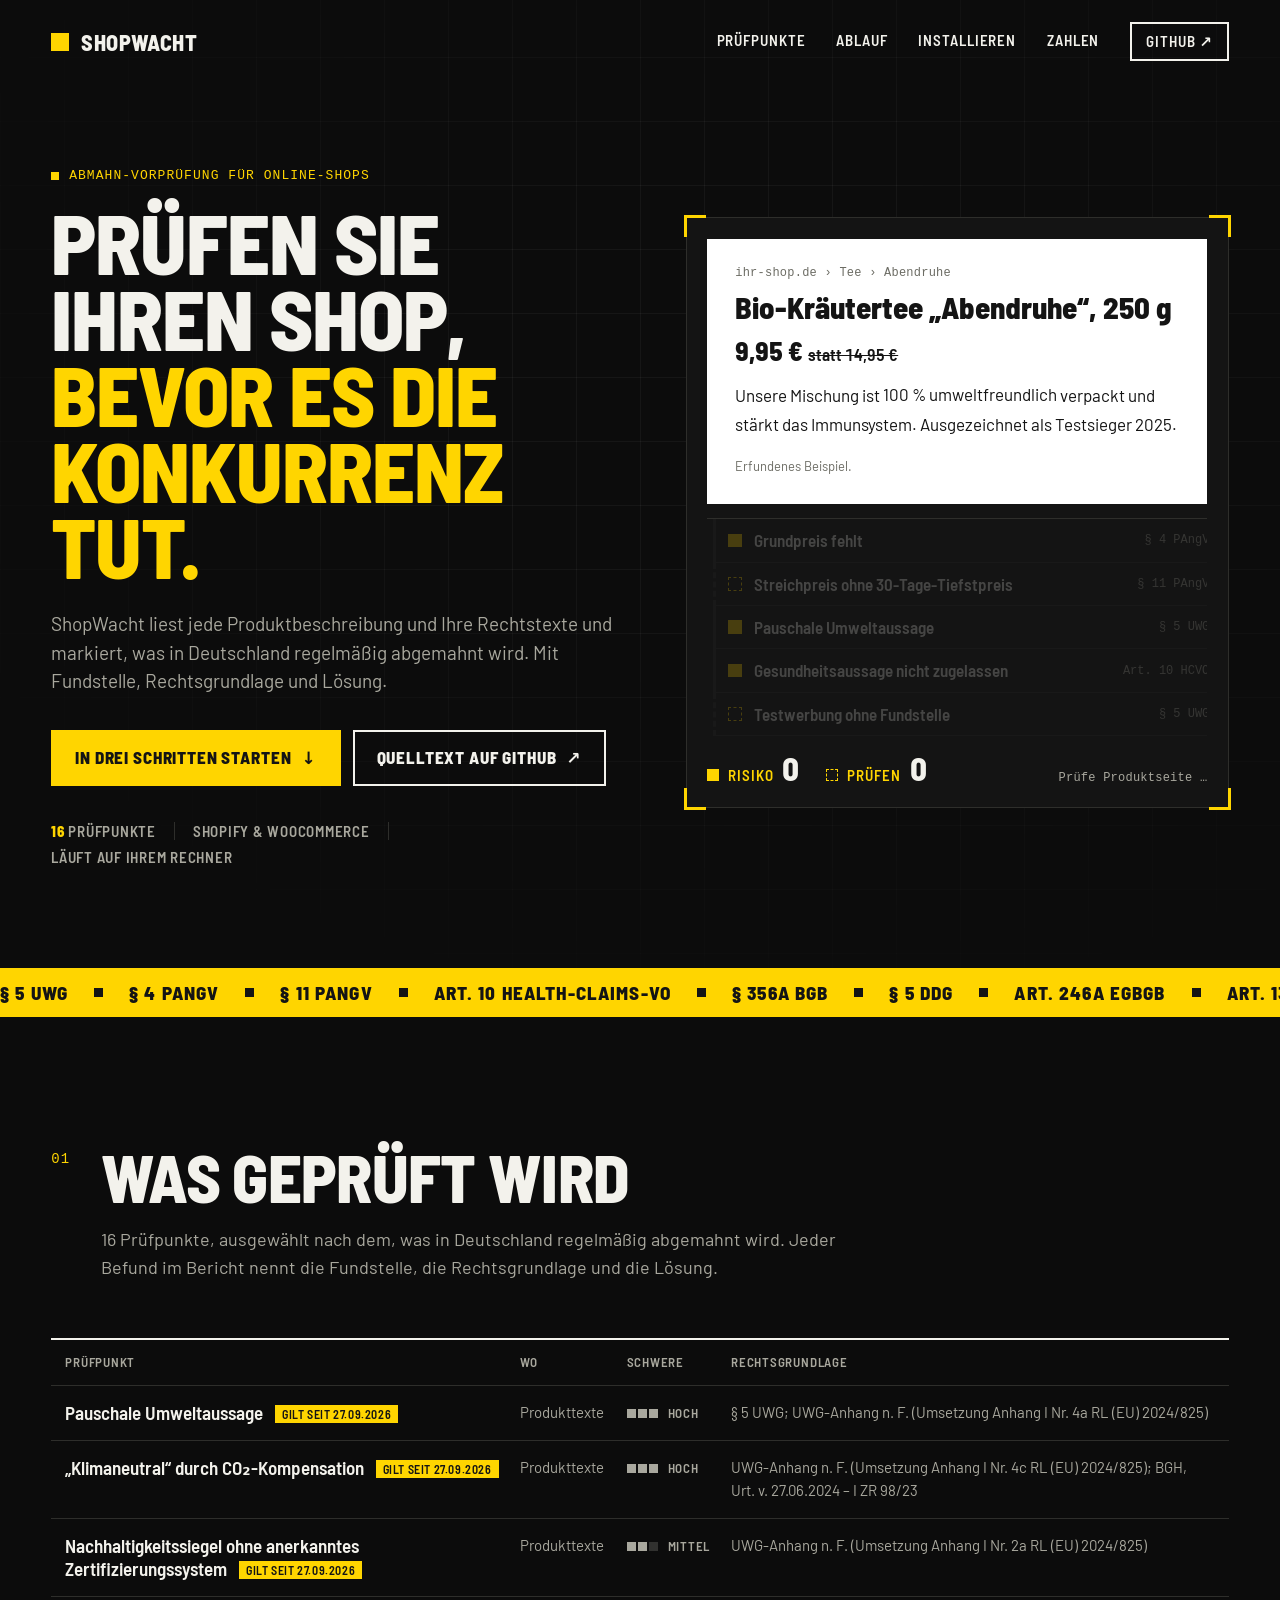
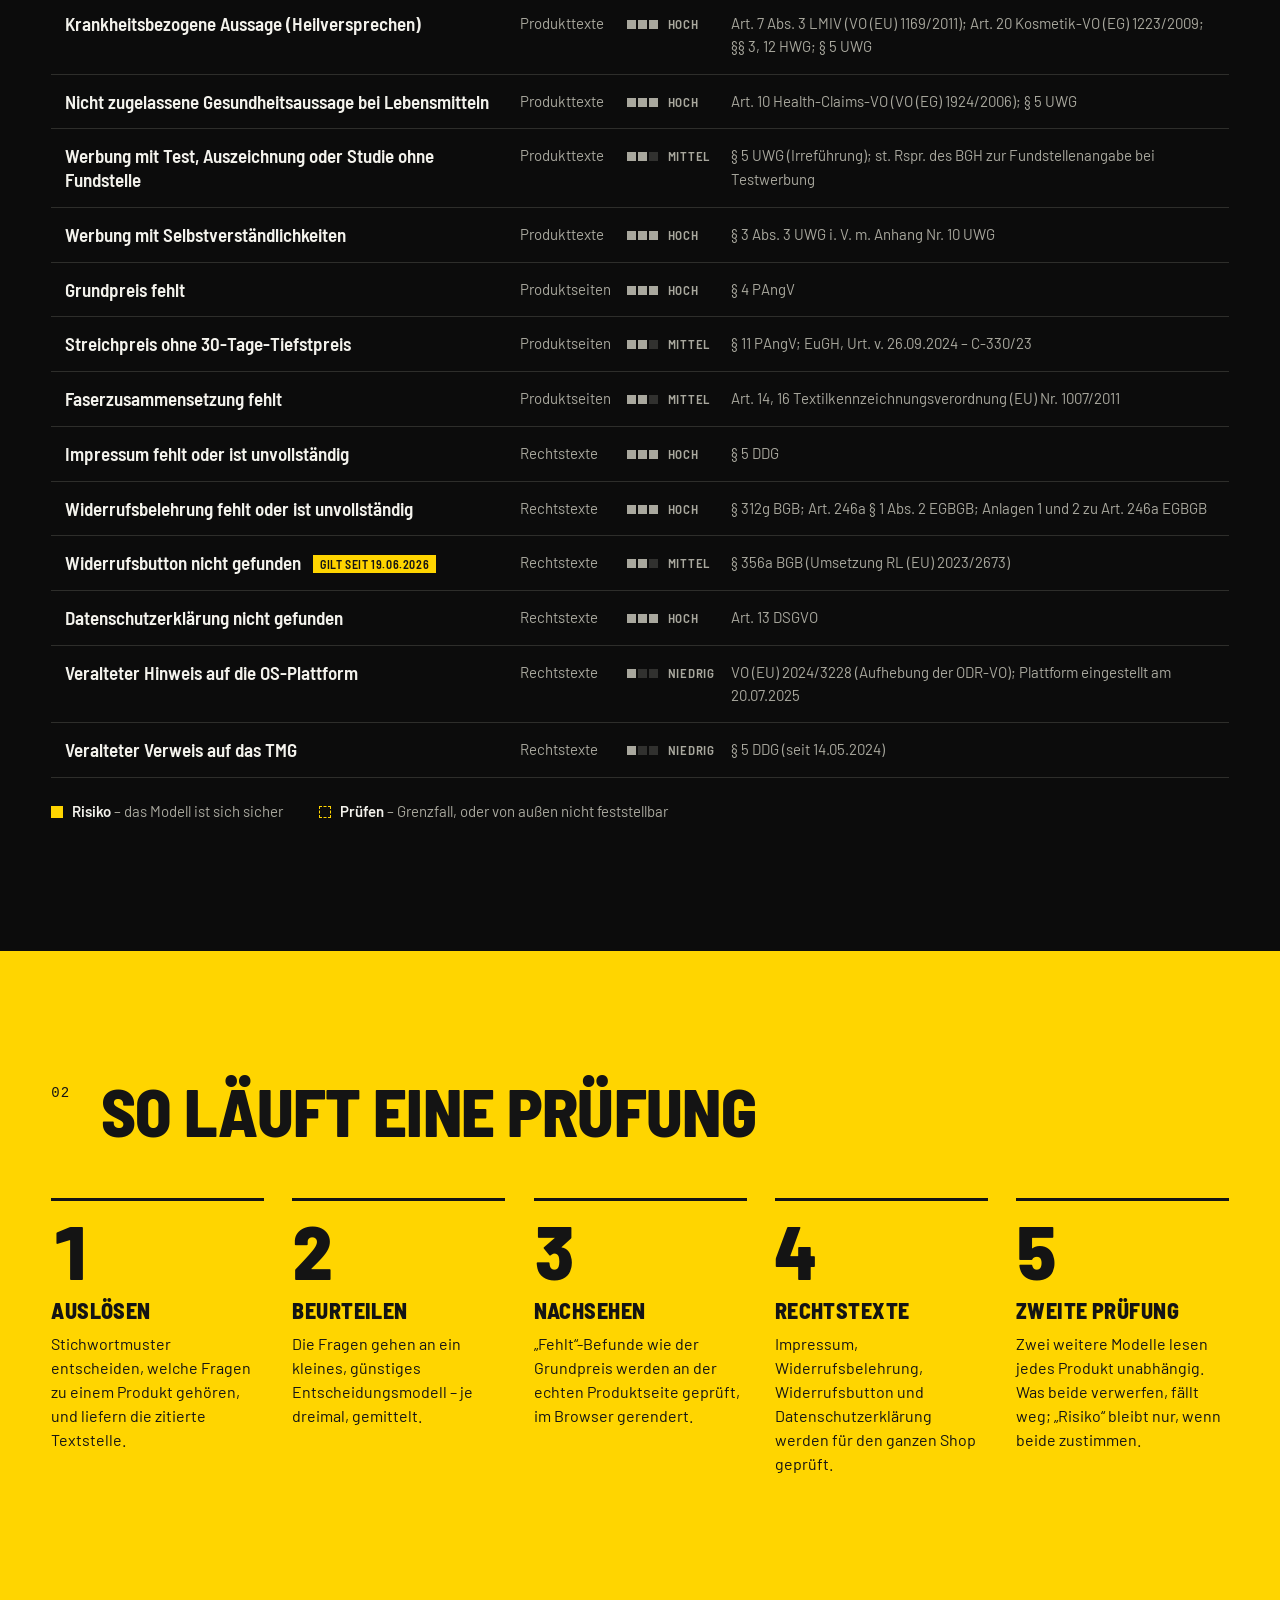
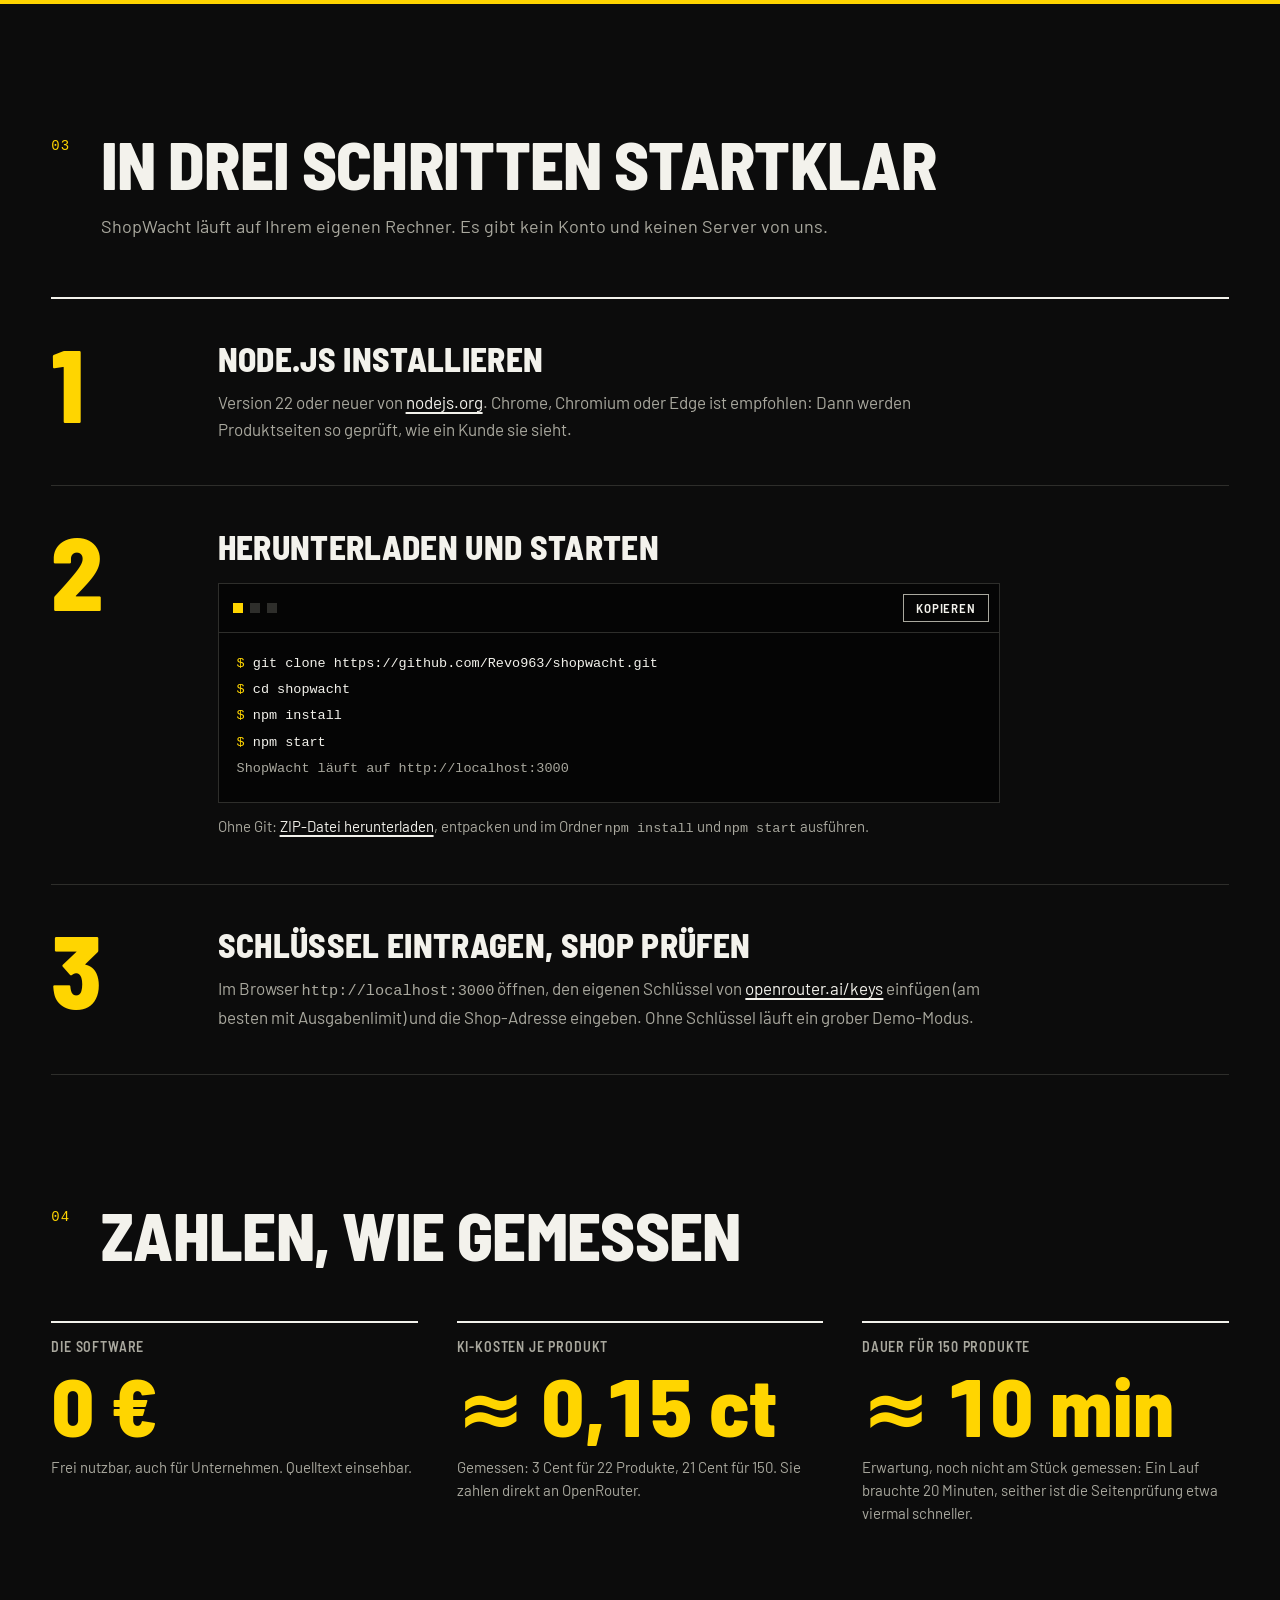
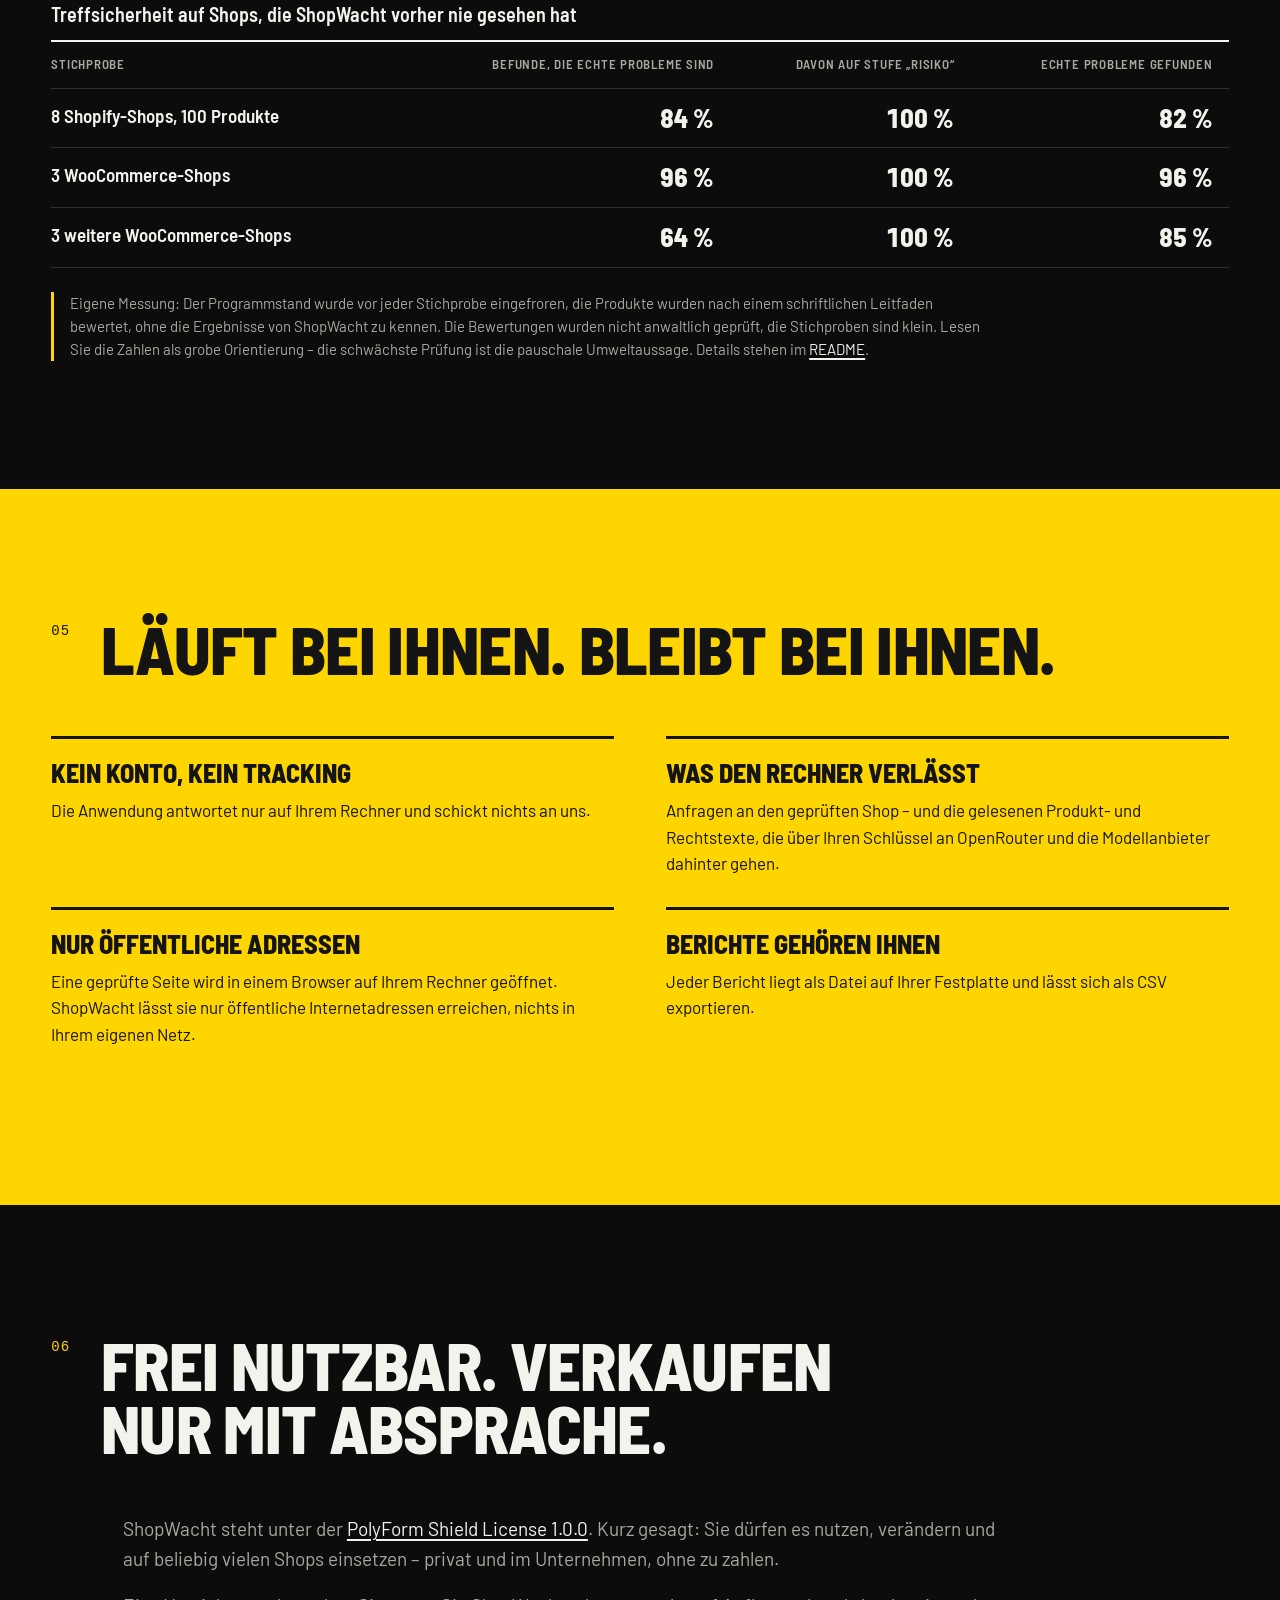
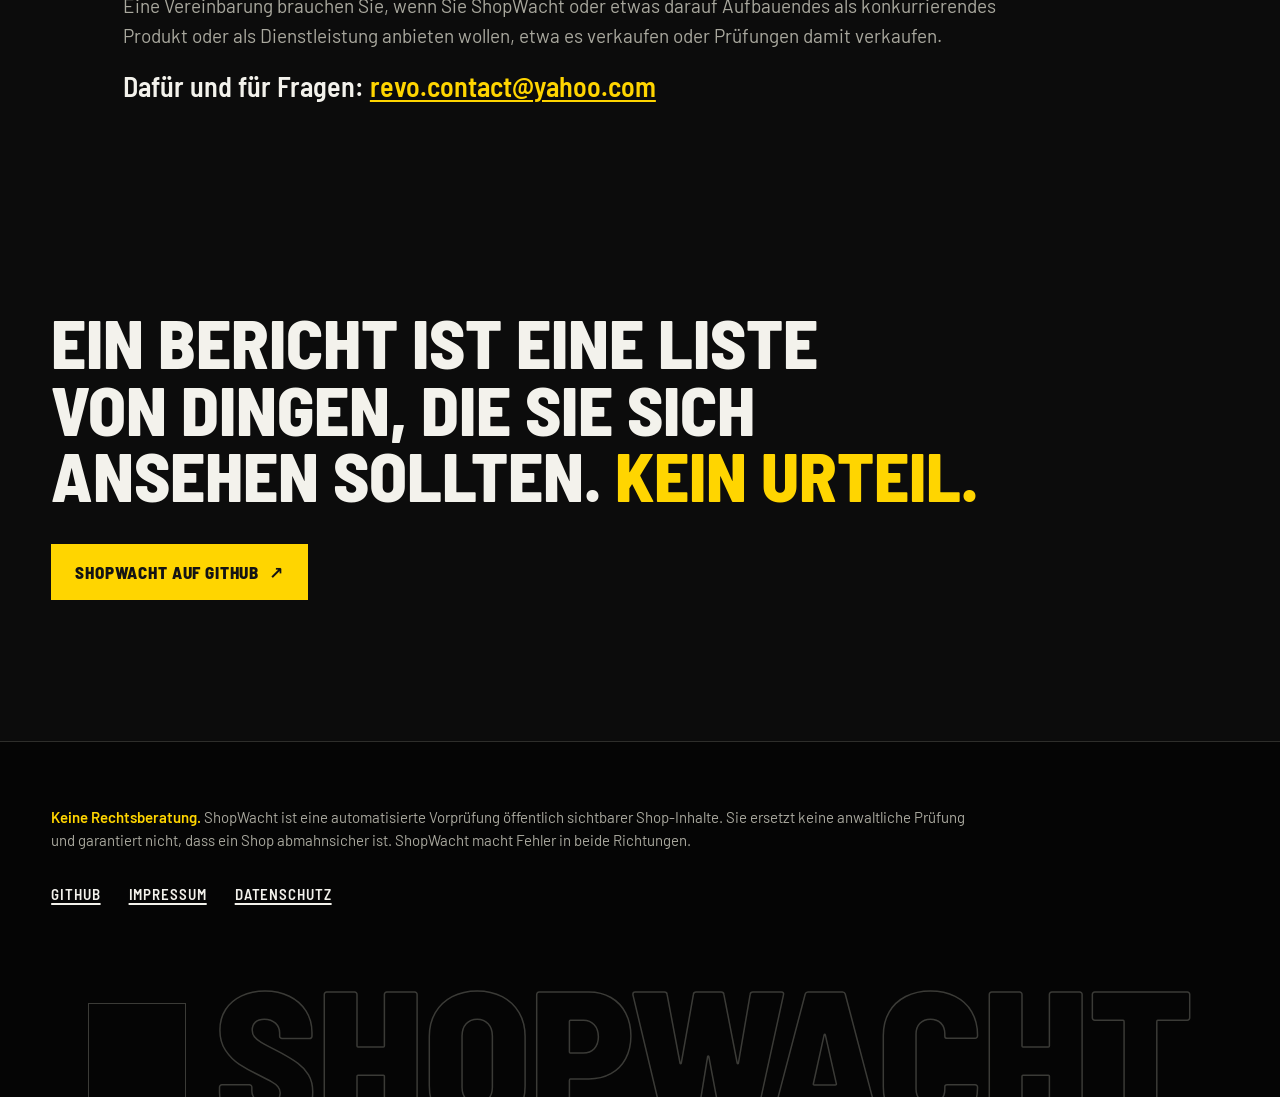
==== index.html @ 679a8f05 "Website shopwacht.de" ====
<!doctype html>
<html lang="de">
<head>
  <meta charset="utf-8">
  <meta name="viewport" content="width=device-width, initial-scale=1">
  <title>ShopWacht – Online-Shop auf Abmahnrisiken prüfen</title>
  <meta name="description" content="ShopWacht prüft Produkttexte und Rechtstexte deutscher Online-Shops auf typische Abmahnrisiken. Läuft auf dem eigenen Rechner, mit eigenem OpenRouter-Schlüssel. Quelltext auf GitHub.">
  <meta name="theme-color" content="#0c0c0c">
  <link rel="icon" href="favicon.svg" type="image/svg+xml">
  <link rel="preload" href="fonts/barlow-semicondensed-800.woff2" as="font" type="font/woff2" crossorigin>
  <link rel="preload" href="fonts/barlow-400.woff2" as="font" type="font/woff2" crossorigin>
  <link rel="stylesheet" href="style.css">
</head>
<body>
  <a class="skip" href="#inhalt">Zum Inhalt</a>

  <header class="masthead">
    <a class="wordmark" href="#" aria-label="ShopWacht – Startseite"><span class="wordmark__mark" aria-hidden="true"></span>ShopWacht</a>
    <nav class="masthead__nav" aria-label="Hauptnavigation">
      <a href="#pruefpunkte">Prüfpunkte</a>
      <a href="#ablauf">Ablauf</a>
      <a href="#start">Installieren</a>
      <a href="#zahlen">Zahlen</a>
      <a class="masthead__repo" href="https://github.com/Revo963/shopwacht" rel="noopener">GitHub <span aria-hidden="true">↗</span></a>
    </nav>
  </header>

  <main id="inhalt">
    <section class="hero">
      <div class="hero__copy">
        <p class="eyebrow">Abmahn-Vorprüfung für Online-Shops</p>
        <h1 class="hero__title">Prüfen Sie Ihren Shop, <span class="hero__title-mark">bevor es die Konkurrenz tut.</span></h1>
        <p class="hero__lede">ShopWacht liest jede Produktbeschreibung und Ihre Rechtstexte und markiert, was in Deutschland regelmäßig abgemahnt wird. Mit Fundstelle, Rechtsgrundlage und Lösung.</p>
        <div class="hero__actions">
          <a class="button button--primary" href="#start">In drei Schritten starten <span aria-hidden="true">↓</span></a>
          <a class="button" href="https://github.com/Revo963/shopwacht" rel="noopener">Quelltext auf GitHub <span aria-hidden="true">↗</span></a>
        </div>
        <ul class="hero__facts">
          <li><b>16</b> Prüfpunkte</li>
          <li>Shopify <span aria-hidden="true">&amp;</span> WooCommerce</li>
          <li>läuft auf Ihrem Rechner</li>
        </ul>
      </div>

      <div class="scanner" data-scanner aria-label="Beispiel: So markiert ShopWacht eine Produktseite">
        <div class="scanner__frame">
          <span class="scanner__corner scanner__corner--tl" aria-hidden="true"></span>
          <span class="scanner__corner scanner__corner--tr" aria-hidden="true"></span>
          <span class="scanner__corner scanner__corner--bl" aria-hidden="true"></span>
          <span class="scanner__corner scanner__corner--br" aria-hidden="true"></span>

          <div class="listing" data-listing>
            <div class="scanner__beam" data-beam aria-hidden="true"></div>
            <p class="listing__shop">ihr-shop.de › Tee › Abendruhe</p>
            <h2 class="listing__title">Bio-Kräutertee „Abendruhe“, 250&nbsp;g</h2>
            <p class="listing__price"><span class="hit" data-hit="grundpreis">9,95 €</span> <span class="hit hit--soft" data-hit="streichpreis"><s>statt 14,95 €</s></span></p>
            <p class="listing__text">Unsere Mischung ist <span class="hit" data-hit="umwelt">100 % umweltfreundlich</span> verpackt und <span class="hit" data-hit="gesundheit">stärkt das Immunsystem</span>. Ausgezeichnet als <span class="hit hit--soft" data-hit="test">Testsieger 2025</span>.</p>
            <p class="listing__note">Erfundenes Beispiel.</p>
          </div>

          <ol class="findings" aria-label="Befunde im Beispiel">
            <li class="finding" data-finding="grundpreis"><span class="mark mark--risiko" aria-hidden="true"></span><span class="finding__title">Grundpreis fehlt</span><span class="finding__law">§ 4 PAngV</span></li>
            <li class="finding finding--soft" data-finding="streichpreis"><span class="mark mark--pruefen" aria-hidden="true"></span><span class="finding__title">Streichpreis ohne 30-Tage-Tiefstpreis</span><span class="finding__law">§ 11 PAngV</span></li>
            <li class="finding" data-finding="umwelt"><span class="mark mark--risiko" aria-hidden="true"></span><span class="finding__title">Pauschale Umweltaussage</span><span class="finding__law">§ 5 UWG</span></li>
            <li class="finding" data-finding="gesundheit"><span class="mark mark--risiko" aria-hidden="true"></span><span class="finding__title">Gesundheitsaussage nicht zugelassen</span><span class="finding__law">Art. 10 HCVO</span></li>
            <li class="finding finding--soft" data-finding="test"><span class="mark mark--pruefen" aria-hidden="true"></span><span class="finding__title">Testwerbung ohne Fundstelle</span><span class="finding__law">§ 5 UWG</span></li>
          </ol>

          <div class="tally" aria-live="off">
            <p class="tally__cell"><span class="mark mark--risiko" aria-hidden="true"></span>Risiko <b data-count="risiko">3</b></p>
            <p class="tally__cell"><span class="mark mark--pruefen" aria-hidden="true"></span>Prüfen <b data-count="pruefen">2</b></p>
            <p class="tally__status" data-status>5 Befunde in einem Produkt</p>
          </div>
        </div>
      </div>
    </section>

    <div class="ticker" aria-hidden="true">
      <div class="ticker__track">
        <span>§ 5 UWG</span><span>§ 4 PAngV</span><span>§ 11 PAngV</span><span>Art. 10 Health-Claims-VO</span><span>§ 356a BGB</span><span>§ 5 DDG</span><span>Art. 246a EGBGB</span><span>Art. 13 DSGVO</span><span>Textilkennzeichnungs-VO</span><span>§ 3 HWG</span><span>EuGH C-330/23</span>
        <span>§ 5 UWG</span><span>§ 4 PAngV</span><span>§ 11 PAngV</span><span>Art. 10 Health-Claims-VO</span><span>§ 356a BGB</span><span>§ 5 DDG</span><span>Art. 246a EGBGB</span><span>Art. 13 DSGVO</span><span>Textilkennzeichnungs-VO</span><span>§ 3 HWG</span><span>EuGH C-330/23</span>
      </div>
    </div>

    <section class="section" id="pruefpunkte">
      <header class="section__head reveal">
        <p class="section__no">01</p>
        <h2 class="section__title">Was geprüft wird</h2>
        <p class="section__lede">16 Prüfpunkte, ausgewählt nach dem, was in Deutschland regelmäßig abgemahnt wird. Jeder Befund im Bericht nennt die Fundstelle, die Rechtsgrundlage und die Lösung.</p>
      </header>
      <div class="table-wrap reveal">
        <table class="catalogue">
          <thead>
            <tr><th scope="col">Prüfpunkt</th><th scope="col">Wo</th><th scope="col">Schwere</th><th scope="col">Rechtsgrundlage</th></tr>
          </thead>
          <tbody>
            <tr><th scope="row">Pauschale Umweltaussage <span class="tag">gilt seit 27.09.2026</span></th><td>Produkttexte</td><td><span class="severity severity--3">hoch</span></td><td>§ 5 UWG; UWG-Anhang n. F. (Umsetzung Anhang I Nr. 4a RL (EU) 2024/825)</td></tr>
            <tr><th scope="row">„Klimaneutral“ durch CO₂-Kompensation <span class="tag">gilt seit 27.09.2026</span></th><td>Produkttexte</td><td><span class="severity severity--3">hoch</span></td><td>UWG-Anhang n. F. (Umsetzung Anhang I Nr. 4c RL (EU) 2024/825); BGH, Urt. v. 27.06.2024 – I ZR 98/23</td></tr>
            <tr><th scope="row">Nachhaltigkeitssiegel ohne anerkanntes Zertifizierungssystem <span class="tag">gilt seit 27.09.2026</span></th><td>Produkttexte</td><td><span class="severity severity--2">mittel</span></td><td>UWG-Anhang n. F. (Umsetzung Anhang I Nr. 2a RL (EU) 2024/825)</td></tr>
            <tr><th scope="row">Krankheitsbezogene Aussage (Heilversprechen)</th><td>Produkttexte</td><td><span class="severity severity--3">hoch</span></td><td>Art. 7 Abs. 3 LMIV (VO (EU) 1169/2011); Art. 20 Kosmetik-VO (EG) 1223/2009; §§ 3, 12 HWG; § 5 UWG</td></tr>
            <tr><th scope="row">Nicht zugelassene Gesundheitsaussage bei Lebensmitteln</th><td>Produkttexte</td><td><span class="severity severity--3">hoch</span></td><td>Art. 10 Health-Claims-VO (VO (EG) 1924/2006); § 5 UWG</td></tr>
            <tr><th scope="row">Werbung mit Test, Auszeichnung oder Studie ohne Fundstelle</th><td>Produkttexte</td><td><span class="severity severity--2">mittel</span></td><td>§ 5 UWG (Irreführung); st. Rspr. des BGH zur Fundstellenangabe bei Testwerbung</td></tr>
            <tr><th scope="row">Werbung mit Selbstverständlichkeiten</th><td>Produkttexte</td><td><span class="severity severity--3">hoch</span></td><td>§ 3 Abs. 3 UWG i. V. m. Anhang Nr. 10 UWG</td></tr>
            <tr><th scope="row">Grundpreis fehlt</th><td>Produktseiten</td><td><span class="severity severity--3">hoch</span></td><td>§ 4 PAngV</td></tr>
            <tr><th scope="row">Streichpreis ohne 30-Tage-Tiefstpreis</th><td>Produktseiten</td><td><span class="severity severity--2">mittel</span></td><td>§ 11 PAngV; EuGH, Urt. v. 26.09.2024 – C-330/23</td></tr>
            <tr><th scope="row">Faserzusammensetzung fehlt</th><td>Produktseiten</td><td><span class="severity severity--2">mittel</span></td><td>Art. 14, 16 Textilkennzeichnungsverordnung (EU) Nr. 1007/2011</td></tr>
            <tr><th scope="row">Impressum fehlt oder ist unvollständig</th><td>Rechtstexte</td><td><span class="severity severity--3">hoch</span></td><td>§ 5 DDG</td></tr>
            <tr><th scope="row">Widerrufsbelehrung fehlt oder ist unvollständig</th><td>Rechtstexte</td><td><span class="severity severity--3">hoch</span></td><td>§ 312g BGB; Art. 246a § 1 Abs. 2 EGBGB; Anlagen 1 und 2 zu Art. 246a EGBGB</td></tr>
            <tr><th scope="row">Widerrufsbutton nicht gefunden <span class="tag">gilt seit 19.06.2026</span></th><td>Rechtstexte</td><td><span class="severity severity--2">mittel</span></td><td>§ 356a BGB (Umsetzung RL (EU) 2023/2673)</td></tr>
            <tr><th scope="row">Datenschutzerklärung nicht gefunden</th><td>Rechtstexte</td><td><span class="severity severity--3">hoch</span></td><td>Art. 13 DSGVO</td></tr>
            <tr><th scope="row">Veralteter Hinweis auf die OS-Plattform</th><td>Rechtstexte</td><td><span class="severity severity--1">niedrig</span></td><td>VO (EU) 2024/3228 (Aufhebung der ODR-VO); Plattform eingestellt am 20.07.2025</td></tr>
            <tr><th scope="row">Veralteter Verweis auf das TMG</th><td>Rechtstexte</td><td><span class="severity severity--1">niedrig</span></td><td>§ 5 DDG (seit 14.05.2024)</td></tr>
          </tbody>
        </table>
      </div>
      <p class="legend reveal"><span><span class="mark mark--risiko" aria-hidden="true"></span><b>Risiko</b> – das Modell ist sich sicher</span><span><span class="mark mark--pruefen" aria-hidden="true"></span><b>Prüfen</b> – Grenzfall, oder von außen nicht feststellbar</span></p>
    </section>

    <section class="section section--field" id="ablauf">
      <header class="section__head reveal">
        <p class="section__no">02</p>
        <h2 class="section__title">So läuft eine Prüfung</h2>
      </header>
      <ol class="steps">
        <li class="step reveal"><span class="step__no">1</span><h3>Auslösen</h3><p>Stichwortmuster entscheiden, welche Fragen zu einem Produkt gehören, und liefern die zitierte Textstelle.</p></li>
        <li class="step reveal"><span class="step__no">2</span><h3>Beurteilen</h3><p>Die Fragen gehen an ein kleines, günstiges Entscheidungsmodell – je dreimal, gemittelt.</p></li>
        <li class="step reveal"><span class="step__no">3</span><h3>Nachsehen</h3><p>„Fehlt“-Befunde wie der Grundpreis werden an der echten Produktseite geprüft, im Browser gerendert.</p></li>
        <li class="step reveal"><span class="step__no">4</span><h3>Rechtstexte</h3><p>Impressum, Widerrufsbelehrung, Widerrufsbutton und Datenschutzerklärung werden für den ganzen Shop geprüft.</p></li>
        <li class="step reveal"><span class="step__no">5</span><h3>Zweite Prüfung</h3><p>Zwei weitere Modelle lesen jedes Produkt unabhängig. Was beide verwerfen, fällt weg; „Risiko“ bleibt nur, wenn beide zustimmen.</p></li>
      </ol>
    </section>

    <section class="section" id="start">
      <header class="section__head reveal">
        <p class="section__no">03</p>
        <h2 class="section__title">In drei Schritten startklar</h2>
        <p class="section__lede">ShopWacht läuft auf Ihrem eigenen Rechner. Es gibt kein Konto und keinen Server von uns.</p>
      </header>
      <ol class="install">
        <li class="install__step reveal">
          <span class="install__no">1</span>
          <div>
            <h3>Node.js installieren</h3>
            <p>Version 22 oder neuer von <a href="https://nodejs.org" rel="noopener">nodejs.org</a>. Chrome, Chromium oder Edge ist empfohlen: Dann werden Produktseiten so geprüft, wie ein Kunde sie sieht.</p>
          </div>
        </li>
        <li class="install__step reveal">
          <span class="install__no">2</span>
          <div>
            <h3>Herunterladen und starten</h3>
            <div class="terminal">
              <div class="terminal__bar"><span></span><span></span><span></span><button class="terminal__copy" type="button" data-copy="git clone https://github.com/Revo963/shopwacht.git&#10;cd shopwacht&#10;npm install&#10;npm start">Kopieren</button></div>
              <pre><code><span class="prompt">$</span> git clone https://github.com/Revo963/shopwacht.git
<span class="prompt">$</span> cd shopwacht
<span class="prompt">$</span> npm install
<span class="prompt">$</span> npm start
<span class="out">ShopWacht läuft auf http://localhost:3000</span></code></pre>
            </div>
            <p class="install__alt">Ohne Git: <a href="https://github.com/Revo963/shopwacht/archive/refs/heads/main.zip" rel="noopener">ZIP-Datei herunterladen</a>, entpacken und im Ordner <code>npm install</code> und <code>npm start</code> ausführen.</p>
          </div>
        </li>
        <li class="install__step reveal">
          <span class="install__no">3</span>
          <div>
            <h3>Schlüssel eintragen, Shop prüfen</h3>
            <p>Im Browser <code>http://localhost:3000</code> öffnen, den eigenen Schlüssel von <a href="https://openrouter.ai/keys" rel="noopener">openrouter.ai/keys</a> einfügen (am besten mit Ausgabenlimit) und die Shop-Adresse eingeben. Ohne Schlüssel läuft ein grober Demo-Modus.</p>
          </div>
        </li>
      </ol>
    </section>

    <section class="section section--tight" id="zahlen">
      <header class="section__head reveal">
        <p class="section__no">04</p>
        <h2 class="section__title">Zahlen, wie gemessen</h2>
      </header>
      <dl class="figures">
        <div class="figure reveal"><dt>Die Software</dt><dd class="figure__value">0 €</dd><dd class="figure__note">Frei nutzbar, auch für Unternehmen. Quelltext einsehbar.</dd></div>
        <div class="figure reveal"><dt>KI-Kosten je Produkt</dt><dd class="figure__value">≈ 0,15 ct</dd><dd class="figure__note">Gemessen: 3 Cent für 22 Produkte, 21 Cent für 150. Sie zahlen direkt an OpenRouter.</dd></div>
        <div class="figure reveal"><dt>Dauer für 150 Produkte</dt><dd class="figure__value">≈ 10 min</dd><dd class="figure__note">Erwartung, noch nicht am Stück gemessen: Ein Lauf brauchte 20 Minuten, seither ist die Seitenprüfung etwa viermal schneller.</dd></div>
      </dl>

      <div class="table-wrap reveal">
        <table class="accuracy">
          <caption>Treffsicherheit auf Shops, die ShopWacht vorher nie gesehen hat</caption>
          <thead>
            <tr><th scope="col">Stichprobe</th><th scope="col">Befunde, die echte Probleme sind</th><th scope="col">davon auf Stufe „Risiko“</th><th scope="col">Echte Probleme gefunden</th></tr>
          </thead>
          <tbody>
            <tr><th scope="row">8 Shopify-Shops, 100 Produkte</th><td>84 %</td><td>100 %</td><td>82 %</td></tr>
            <tr><th scope="row">3 WooCommerce-Shops</th><td>96 %</td><td>100 %</td><td>96 %</td></tr>
            <tr><th scope="row">3 weitere WooCommerce-Shops</th><td>64 %</td><td>100 %</td><td>85 %</td></tr>
          </tbody>
        </table>
      </div>
      <p class="caveat reveal">Eigene Messung: Der Programmstand wurde vor jeder Stichprobe eingefroren, die Produkte wurden nach einem schriftlichen Leitfaden bewertet, ohne die Ergebnisse von ShopWacht zu kennen. Die Bewertungen wurden nicht anwaltlich geprüft, die Stichproben sind klein. Lesen Sie die Zahlen als grobe Orientierung – die schwächste Prüfung ist die pauschale Umweltaussage. Details stehen im <a href="https://github.com/Revo963/shopwacht#how-good-is-it" rel="noopener">README</a>.</p>
    </section>

    <section class="section section--field" id="daten">
      <header class="section__head reveal">
        <p class="section__no">05</p>
        <h2 class="section__title">Läuft bei Ihnen. Bleibt bei Ihnen.</h2>
      </header>
      <ul class="pledges">
        <li class="reveal"><h3>Kein Konto, kein Tracking</h3><p>Die Anwendung antwortet nur auf Ihrem Rechner und schickt nichts an uns.</p></li>
        <li class="reveal"><h3>Was den Rechner verlässt</h3><p>Anfragen an den geprüften Shop – und die gelesenen Produkt- und Rechtstexte, die über Ihren Schlüssel an OpenRouter und die Modellanbieter dahinter gehen.</p></li>
        <li class="reveal"><h3>Nur öffentliche Adressen</h3><p>Eine geprüfte Seite wird in einem Browser auf Ihrem Rechner geöffnet. ShopWacht lässt sie nur öffentliche Internetadressen erreichen, nichts in Ihrem eigenen Netz.</p></li>
        <li class="reveal"><h3>Berichte gehören Ihnen</h3><p>Jeder Bericht liegt als Datei auf Ihrer Festplatte und lässt sich als CSV exportieren.</p></li>
      </ul>
    </section>

    <section class="section" id="lizenz">
      <header class="section__head reveal">
        <p class="section__no">06</p>
        <h2 class="section__title">Frei nutzbar. Verkaufen nur mit Absprache.</h2>
      </header>
      <div class="licence reveal">
        <p>ShopWacht steht unter der <a href="https://github.com/Revo963/shopwacht/blob/main/LICENSE" rel="noopener">PolyForm Shield License 1.0.0</a>. Kurz gesagt: Sie dürfen es nutzen, verändern und auf beliebig vielen Shops einsetzen – privat und im Unternehmen, ohne zu zahlen.</p>
        <p>Eine Vereinbarung brauchen Sie, wenn Sie ShopWacht oder etwas darauf Aufbauendes als konkurrierendes Produkt oder als Dienstleistung anbieten wollen, etwa es verkaufen oder Prüfungen damit verkaufen.</p>
        <p class="licence__contact">Dafür und für Fragen: <a href="mailto:revo.contact@yahoo.com">revo.contact@yahoo.com</a></p>
      </div>
    </section>

    <section class="closing">
      <p class="closing__line reveal">Ein Bericht ist eine Liste von Dingen, die Sie sich ansehen sollten. <span>Kein Urteil.</span></p>
      <a class="button button--primary reveal" href="https://github.com/Revo963/shopwacht" rel="noopener">ShopWacht auf GitHub <span aria-hidden="true">↗</span></a>
    </section>
  </main>

  <footer class="footer">
    <div class="footer__inner">
    <p class="footer__disclaimer"><strong>Keine Rechtsberatung.</strong> ShopWacht ist eine automatisierte Vorprüfung öffentlich sichtbarer Shop-Inhalte. Sie ersetzt keine anwaltliche Prüfung und garantiert nicht, dass ein Shop abmahnsicher ist. ShopWacht macht Fehler in beide Richtungen.</p>
    <nav class="footer__nav" aria-label="Rechtliches">
      <a href="https://github.com/Revo963/shopwacht" rel="noopener">GitHub</a>
      <a href="impressum.html">Impressum</a>
      <a href="datenschutz.html">Datenschutz</a>
    </nav>
    </div>
    <p class="footer__mark" aria-hidden="true"><span></span>ShopWacht</p>
  </footer>

  <script src="site.js" defer></script>
</body>
</html>
---- style.css ----
/* ShopWacht – website. Ink ground, signal yellow, white only for the scanned page. No external resources. */

@font-face {
  font-family: 'Barlow';
  src: url('fonts/barlow-400.woff2') format('woff2');
  font-weight: 400;
  font-display: swap;
}
@font-face {
  font-family: 'Barlow';
  src: url('fonts/barlow-500.woff2') format('woff2');
  font-weight: 500;
  font-display: swap;
}
@font-face {
  font-family: 'Barlow';
  src: url('fonts/barlow-600.woff2') format('woff2');
  font-weight: 600;
  font-display: swap;
}
@font-face {
  font-family: 'Barlow Semi Condensed';
  src: url('fonts/barlow-semicondensed-600.woff2') format('woff2');
  font-weight: 600;
  font-display: swap;
}
@font-face {
  font-family: 'Barlow Semi Condensed';
  src: url('fonts/barlow-semicondensed-800.woff2') format('woff2');
  font-weight: 800;
  font-display: swap;
}

:root {
  --ink: #0c0c0c;
  --ink-2: #141414;
  --ink-3: #1d1d1c;
  --line: #2e2e2b;
  --field: #ffd500;
  --field-ink: #141414;
  --paper: #ffffff;
  --text: #f3f2ec;
  --muted: #a9a89e;
  --display: 'Barlow Semi Condensed', 'Barlow', system-ui, sans-serif;
  --body: 'Barlow', system-ui, -apple-system, 'Segoe UI', sans-serif;
  --mono: ui-monospace, 'Cascadia Mono', 'SF Mono', Consolas, Menlo, monospace;
  --gutter: clamp(18px, 4vw, 56px);
  --page: 1320px;
  --ease: cubic-bezier(0.16, 1, 0.3, 1);
}

*,
*::before,
*::after {
  box-sizing: border-box;
}

html {
  scroll-behavior: smooth;
  -webkit-text-size-adjust: 100%;
}

body {
  margin: 0;
  background: var(--ink);
  color: var(--text);
  font: 400 1.0625rem/1.55 var(--body);
  -webkit-font-smoothing: antialiased;
}

h1,
h2,
h3,
p,
ol,
ul,
dl,
dd,
figure {
  margin: 0;
}

ol,
ul {
  padding: 0;
  list-style: none;
}

a {
  color: inherit;
  text-decoration-thickness: 1.5px;
  text-underline-offset: 3px;
}
a:hover {
  text-decoration-thickness: 3px;
}

::selection {
  background: var(--field);
  color: var(--field-ink);
}

:focus-visible {
  outline: 3px solid var(--field);
  outline-offset: 3px;
}

code {
  font-family: var(--mono);
  font-size: 0.9em;
}

.skip {
  position: absolute;
  left: -9999px;
}
.skip:focus {
  left: 12px;
  top: 12px;
  z-index: 10;
  padding: 10px 14px;
  background: var(--field);
  color: var(--field-ink);
}

/* ------------------------------------------------------------------ marks */

.mark {
  display: inline-block;
  width: 0.8em;
  height: 0.8em;
  flex: none;
  vertical-align: -0.05em;
}
.mark--risiko {
  background: currentColor;
}
.mark--pruefen {
  border: 1.6px dashed currentColor;
}

/* ------------------------------------------------------------------ masthead */

.masthead {
  display: flex;
  align-items: center;
  justify-content: space-between;
  gap: 24px;
  max-width: var(--page);
  margin: 0 auto;
  padding: 22px var(--gutter);
}

.wordmark {
  display: inline-flex;
  align-items: center;
  gap: 12px;
  font: 800 1.375rem/1 var(--display);
  letter-spacing: 0.02em;
  text-transform: uppercase;
  text-decoration: none;
}
.wordmark__mark {
  width: 18px;
  height: 18px;
  background: var(--field);
}

.masthead__nav {
  display: flex;
  align-items: center;
  gap: clamp(16px, 2.4vw, 32px);
  font: 600 0.9375rem/1 var(--display);
  letter-spacing: 0.06em;
  text-transform: uppercase;
}
.masthead__nav a {
  padding: 10px 0;
  text-decoration: none;
  border-bottom: 2px solid transparent;
}
.masthead__nav a:hover {
  border-bottom-color: var(--field);
}
.masthead__nav .masthead__repo {
  padding: 10px 14px;
  border: 2px solid var(--text);
}
.masthead__nav .masthead__repo:hover {
  background: var(--field);
  border-color: var(--field);
  color: var(--field-ink);
}

/* ------------------------------------------------------------------ hero */

.hero {
  position: relative;
  display: grid;
  grid-template-columns: minmax(0, 1.05fr) minmax(0, 1fr);
  gap: clamp(32px, 5vw, 80px);
  align-items: center;
  max-width: var(--page);
  margin: 0 auto;
  padding: clamp(36px, 6vw, 88px) var(--gutter) clamp(64px, 8vw, 120px);
}
/* An inspection grid behind the hero, fading out towards the edges. */
.hero::before {
  content: '';
  position: absolute;
  inset: -90px calc(50% - 50vw) 0;
  z-index: -1;
  background-image:
    linear-gradient(to right, rgb(255 255 255 / 0.045) 1px, transparent 1px),
    linear-gradient(to bottom, rgb(255 255 255 / 0.045) 1px, transparent 1px);
  background-size: 64px 64px;
  -webkit-mask-image: radial-gradient(ellipse 75% 70% at 60% 40%, #000 30%, transparent 100%);
  mask-image: radial-gradient(ellipse 75% 70% at 60% 40%, #000 30%, transparent 100%);
}

.eyebrow {
  display: inline-flex;
  align-items: center;
  gap: 10px;
  margin-bottom: 22px;
  color: var(--field);
  font: 500 0.8125rem/1 var(--mono);
  letter-spacing: 0.08em;
  text-transform: uppercase;
}
.eyebrow::before {
  content: '';
  width: 8px;
  height: 8px;
  background: var(--field);
}

.hero__title {
  font: 800 clamp(2.9rem, 6.6vw, 6.25rem) / 0.9 var(--display);
  letter-spacing: -0.012em;
  text-transform: uppercase;
  text-wrap: balance;
}
.hero__title-mark {
  color: var(--field);
}

.hero__lede {
  max-width: 34em;
  margin-top: 26px;
  color: var(--muted);
  font-size: 1.1875rem;
  line-height: 1.5;
}

.hero__actions {
  display: flex;
  flex-wrap: wrap;
  gap: 12px;
  margin-top: 34px;
}

.button {
  display: inline-flex;
  align-items: center;
  gap: 10px;
  min-height: 56px;
  padding: 0 22px;
  border: 2px solid var(--text);
  color: var(--text);
  font: 800 1.0625rem/1 var(--display);
  letter-spacing: 0.05em;
  text-transform: uppercase;
  text-decoration: none;
  transition:
    background-color 160ms var(--ease),
    color 160ms var(--ease),
    border-color 160ms var(--ease);
}
.button:hover {
  background: var(--text);
  color: var(--ink);
}
.button--primary {
  background: var(--field);
  border-color: var(--field);
  color: var(--field-ink);
}
.button--primary:hover {
  background: var(--paper);
  border-color: var(--paper);
  color: var(--field-ink);
}

.hero__facts {
  display: flex;
  flex-wrap: wrap;
  gap: 8px 0;
  margin-top: 36px;
  color: var(--muted);
  font: 600 0.9375rem/1.2 var(--display);
  letter-spacing: 0.05em;
  text-transform: uppercase;
}
.hero__facts li {
  padding-right: 18px;
  margin-right: 18px;
  border-right: 1px solid var(--line);
}
.hero__facts li:last-child {
  border-right: 0;
}
.hero__facts b {
  color: var(--field);
  font-weight: 800;
}

/* ------------------------------------------------------------------ scanner */

.scanner__frame {
  position: relative;
  padding: clamp(14px, 1.6vw, 22px);
  background: var(--ink-2);
  border: 1px solid var(--line);
}
.scanner__corner {
  position: absolute;
  width: 22px;
  height: 22px;
  border: 3px solid var(--field);
}
.scanner__corner--tl {
  top: -3px;
  left: -3px;
  border-right: 0;
  border-bottom: 0;
}
.scanner__corner--tr {
  top: -3px;
  right: -3px;
  border-left: 0;
  border-bottom: 0;
}
.scanner__corner--bl {
  bottom: -3px;
  left: -3px;
  border-right: 0;
  border-top: 0;
}
.scanner__corner--br {
  bottom: -3px;
  right: -3px;
  border-left: 0;
  border-top: 0;
}

.listing {
  position: relative;
  overflow: hidden;
  padding: clamp(18px, 2.2vw, 30px);
  background: var(--paper);
  color: var(--field-ink);
}
.listing__shop {
  color: #6c6c64;
  font: 500 0.75rem/1 var(--mono);
  letter-spacing: 0.02em;
}
.listing__title {
  margin-top: 12px;
  font: 800 clamp(1.5rem, 2.4vw, 2rem) / 1.05 var(--display);
}
.listing__price {
  margin-top: 12px;
  font: 800 1.625rem/1.2 var(--display);
  font-variant-numeric: tabular-nums;
}
.listing__price s {
  font-weight: 600;
  font-size: 1.0625rem;
}
.listing__text {
  margin-top: 14px;
  font-size: 1.0625rem;
  line-height: 1.75;
}
.listing__note {
  margin-top: 16px;
  color: #6c6c64;
  font-size: 0.8125rem;
}

/* A marked phrase: the marker sweeps in from the left. Uncertain ones get a pale wash and a dashed line. */
.hit {
  padding: 0.08em 0.18em;
  margin: 0 -0.18em;
  background: linear-gradient(var(--field), var(--field)) no-repeat 0 0 / 100% 100%;
  transition: background-size 620ms var(--ease);
}
.hit--soft {
  background-image: linear-gradient(#fff3ad, #fff3ad);
  box-shadow: inset 0 -2px 0 0 var(--paper), inset 0 -4px 0 0 transparent;
  border-bottom: 2px dashed var(--field-ink);
}

.scanner__beam {
  position: absolute;
  left: 0;
  right: 0;
  top: 0;
  height: 76px;
  margin-top: -76px;
  background: linear-gradient(to bottom, rgb(255 213 0 / 0), rgb(255 213 0 / 0.42));
  border-bottom: 2px solid var(--field-ink);
  opacity: 0;
  pointer-events: none;
}

.findings {
  margin-top: 14px;
  overflow: hidden;
  border-top: 1px solid var(--line);
}
.finding {
  display: grid;
  grid-template-columns: auto minmax(0, 1fr) auto;
  align-items: center;
  gap: 12px;
  padding: 11px 4px 11px 12px;
  border-bottom: 1px solid var(--line);
  border-left: 3px solid var(--field);
  color: var(--field);
  transition:
    opacity 420ms var(--ease),
    transform 420ms var(--ease),
    border-color 420ms var(--ease);
}
.finding--soft {
  border-left-style: dashed;
}
.finding__title {
  color: var(--text);
  font: 600 1.0625rem/1.2 var(--display);
}
.finding__law {
  color: var(--muted);
  font: 500 0.75rem/1 var(--mono);
  white-space: nowrap;
}

.tally {
  display: flex;
  flex-wrap: wrap;
  align-items: baseline;
  gap: 6px 26px;
  margin-top: 16px;
  font: 600 0.9375rem/1 var(--display);
  letter-spacing: 0.06em;
  text-transform: uppercase;
}
.tally__cell {
  display: inline-flex;
  align-items: baseline;
  gap: 9px;
  color: var(--field);
}
.tally__cell b {
  color: var(--text);
  font: 800 2rem/1 var(--display);
  font-variant-numeric: tabular-nums;
}
.tally__status {
  margin-left: auto;
  color: var(--muted);
  font: 500 0.75rem/1.3 var(--mono);
  letter-spacing: 0.02em;
  text-transform: none;
}

/* While the scan runs: phrases unmarked and findings pending until the beam has passed them. */
.js .scanner.is-scanning .hit:not(.is-found) {
  background-size: 0% 100%;
}
.js .scanner.is-scanning .hit--soft:not(.is-found) {
  border-bottom-color: transparent;
}
.js .scanner.is-scanning .finding:not(.is-found) {
  opacity: 0.22;
  transform: translateX(6px);
  border-left-color: var(--line);
}
.js .scanner.is-scanning .scanner__beam {
  opacity: 1;
}

/* ------------------------------------------------------------------ ticker */

.ticker {
  overflow: hidden;
  background: var(--field);
  color: var(--field-ink);
}
.ticker__track {
  display: flex;
  width: max-content;
  padding: 15px 0;
  font: 800 1.1875rem/1 var(--display);
  letter-spacing: 0.06em;
  text-transform: uppercase;
  white-space: nowrap;
  animation: ticker 48s linear infinite;
}
.ticker__track span {
  display: inline-flex;
  align-items: center;
}
.ticker__track span::after {
  content: '';
  width: 9px;
  height: 9px;
  margin: 0 26px;
  background: var(--field-ink);
}
@keyframes ticker {
  to {
    transform: translateX(-50%);
  }
}

/* ------------------------------------------------------------------ sections */

.section {
  max-width: var(--page);
  margin: 0 auto;
  padding: clamp(72px, 10vw, 136px) var(--gutter);
}

.section--field {
  max-width: none;
  background: var(--field);
  color: var(--field-ink);
  padding-inline: max(var(--gutter), calc(50% - var(--page) / 2 + var(--gutter)));
}
.section--field :focus-visible {
  outline-color: var(--field-ink);
}

.section--tight {
  padding-top: 0;
}

.section__head {
  display: grid;
  grid-template-columns: auto minmax(0, 1fr);
  column-gap: clamp(16px, 2.4vw, 32px);
  align-items: start;
  margin-bottom: clamp(32px, 4.5vw, 56px);
}
.section__no {
  padding-top: 0.5em;
  color: var(--field);
  font: 500 0.875rem/1 var(--mono);
  letter-spacing: 0.08em;
}
.section--field .section__no {
  color: var(--field-ink);
}
.section__title {
  font: 800 clamp(2.25rem, 5.2vw, 4.5rem) / 0.94 var(--display);
  letter-spacing: -0.01em;
  text-transform: uppercase;
  text-wrap: balance;
}
.section__lede {
  grid-column: 2;
  max-width: 44em;
  margin-top: 18px;
  color: var(--muted);
  font-size: 1.125rem;
}

/* ------------------------------------------------------------------ tables */

.table-wrap {
  overflow-x: auto;
}

table {
  width: 100%;
  border-collapse: collapse;
  border-top: 2px solid var(--text);
}
th,
td {
  padding: 15px 16px 15px 0;
  text-align: left;
  vertical-align: top;
  border-bottom: 1px solid var(--line);
}
thead th {
  color: var(--muted);
  font: 600 0.8125rem/1.2 var(--display);
  letter-spacing: 0.06em;
  text-transform: uppercase;
  white-space: nowrap;
}
tbody th {
  font: 600 1.1875rem/1.25 var(--display);
}
tbody td {
  color: var(--muted);
  font-size: 0.9375rem;
}

.catalogue tbody tr {
  transition:
    background-color 140ms var(--ease),
    color 140ms var(--ease);
}
.catalogue th:first-child {
  padding-left: 14px;
}
.catalogue tbody tr:hover {
  background: var(--field);
  color: var(--field-ink);
}
.catalogue tbody tr:hover td {
  color: var(--field-ink);
}
.catalogue tbody tr:hover .tag {
  background: var(--field-ink);
  color: var(--field);
}
.catalogue td:nth-child(2),
.catalogue td:nth-child(3) {
  white-space: nowrap;
}

.tag {
  display: inline-block;
  margin-left: 8px;
  padding: 3px 7px 2px;
  background: var(--field);
  color: var(--field-ink);
  font: 600 0.75rem/1.1 var(--display);
  letter-spacing: 0.05em;
  text-transform: uppercase;
  vertical-align: 0.12em;
  white-space: nowrap;
}

/* Three squares, filled from the left by level. */
.severity {
  --dim: color-mix(in srgb, currentColor 24%, transparent);
  --second: var(--dim);
  --third: var(--dim);
  display: inline-flex;
  align-items: center;
  font: 600 0.8125rem/1 var(--display);
  letter-spacing: 0.06em;
  text-transform: uppercase;
}
.severity::before {
  content: '';
  width: 9px;
  height: 9px;
  margin-right: 32px;
  background: currentColor;
  box-shadow:
    11px 0 0 var(--second),
    22px 0 0 var(--third);
}
.severity--2 {
  --second: currentColor;
}
.severity--3 {
  --second: currentColor;
  --third: currentColor;
}

.legend {
  display: flex;
  flex-wrap: wrap;
  gap: 10px 36px;
  margin-top: 22px;
  color: var(--muted);
  font-size: 0.9375rem;
}
.legend .mark {
  margin-right: 9px;
  color: var(--field);
}
.legend b {
  color: var(--text);
  font-weight: 600;
}

/* ------------------------------------------------------------------ steps */

.steps {
  display: grid;
  grid-template-columns: repeat(5, minmax(0, 1fr));
  gap: clamp(16px, 2.2vw, 32px);
}
.step {
  padding-top: 16px;
  border-top: 3px solid var(--field-ink);
}
.step__no {
  display: block;
  font: 800 clamp(3.5rem, 6vw, 5.5rem) / 0.85 var(--display);
  font-variant-numeric: tabular-nums;
}
.step h3 {
  margin-top: 16px;
  font: 800 1.375rem/1.1 var(--display);
  letter-spacing: 0.02em;
  text-transform: uppercase;
}
.step p {
  margin-top: 10px;
  font-size: 1rem;
  line-height: 1.5;
}

/* ------------------------------------------------------------------ install */

.install {
  display: grid;
  gap: 0;
  border-top: 2px solid var(--text);
}
.install__step {
  display: grid;
  grid-template-columns: clamp(64px, 10vw, 150px) minmax(0, 1fr);
  gap: clamp(16px, 3vw, 40px);
  padding: clamp(24px, 3.4vw, 44px) 0;
  border-bottom: 1px solid var(--line);
}
.install__no {
  color: var(--field);
  font: 800 clamp(3.5rem, 8vw, 7rem) / 0.8 var(--display);
}
.install__step h3 {
  font: 800 clamp(1.5rem, 2.6vw, 2.125rem) / 1.05 var(--display);
  letter-spacing: 0.01em;
  text-transform: uppercase;
}
.install__step p {
  max-width: 46em;
  margin-top: 12px;
  color: var(--muted);
}
.install__step p a,
.caveat a,
.licence a {
  color: var(--text);
}
.install__alt {
  font-size: 0.9375rem;
}

.terminal {
  max-width: 46em;
  margin-top: 18px;
  background: #050505;
  border: 1px solid var(--line);
}
.terminal__bar {
  display: flex;
  align-items: center;
  gap: 7px;
  padding: 10px 10px 10px 14px;
  border-bottom: 1px solid var(--line);
}
.terminal__bar span {
  width: 10px;
  height: 10px;
  background: var(--line);
}
.terminal__bar span:first-child {
  background: var(--field);
}
.terminal__copy {
  margin-left: auto;
  padding: 7px 12px 6px;
  border: 1.5px solid var(--muted);
  background: none;
  color: var(--text);
  font: 600 0.8125rem/1 var(--display);
  letter-spacing: 0.06em;
  text-transform: uppercase;
  cursor: pointer;
}
.terminal__copy:hover,
.terminal__copy.is-done {
  background: var(--field);
  border-color: var(--field);
  color: var(--field-ink);
}
.terminal pre {
  margin: 0;
  padding: 18px 18px 20px;
  overflow-x: auto;
  font: 400 0.9375rem/1.75 var(--mono);
}
.terminal .prompt {
  color: var(--field);
  user-select: none;
}
.terminal .out {
  color: var(--muted);
}

/* ------------------------------------------------------------------ figures */

.figures {
  display: grid;
  grid-template-columns: repeat(3, minmax(0, 1fr));
  gap: clamp(20px, 3vw, 48px);
  margin-bottom: clamp(48px, 6vw, 80px);
}
.figure {
  padding-top: 16px;
  border-top: 2px solid var(--text);
}
.figure dt {
  color: var(--muted);
  font: 600 0.875rem/1.2 var(--display);
  letter-spacing: 0.06em;
  text-transform: uppercase;
}
.figure__value {
  margin-top: 12px;
  color: var(--field);
  font: 800 clamp(3rem, 6.4vw, 5.75rem) / 0.9 var(--display);
  font-variant-numeric: tabular-nums;
  white-space: nowrap;
}
.figure__note {
  max-width: 30em;
  margin-top: 14px;
  color: var(--muted);
  font-size: 0.9375rem;
}

.accuracy caption {
  padding-bottom: 14px;
  color: var(--text);
  font: 600 1.25rem/1.2 var(--display);
  text-align: left;
}
.accuracy thead th:not(:first-child),
.accuracy td {
  text-align: right;
}
.accuracy td {
  color: var(--text);
  font: 800 1.625rem/1.1 var(--display);
  font-variant-numeric: tabular-nums;
}
.accuracy thead th {
  white-space: normal;
}

.caveat {
  max-width: 62em;
  margin-top: 24px;
  padding-left: 16px;
  border-left: 3px solid var(--field);
  color: var(--muted);
  font-size: 0.9375rem;
}

/* ------------------------------------------------------------------ pledges, licence, closing */

.pledges {
  display: grid;
  grid-template-columns: repeat(2, minmax(0, 1fr));
  gap: 0 clamp(24px, 4vw, 64px);
}
.pledges li {
  padding: 20px 0 30px;
  border-top: 3px solid var(--field-ink);
}
.pledges h3 {
  font: 800 1.625rem/1.1 var(--display);
  text-transform: uppercase;
}
.pledges p {
  max-width: 32em;
  margin-top: 10px;
}

.licence {
  display: grid;
  gap: 18px;
  max-width: 46em;
  margin-left: clamp(0px, 5.6vw, 76px);
  color: var(--muted);
  font-size: 1.1875rem;
}
.licence__contact {
  color: var(--text);
  font: 600 clamp(1.25rem, 2.2vw, 1.75rem) / 1.3 var(--display);
}
.licence__contact a {
  color: var(--field);
}

.closing {
  display: grid;
  gap: 36px;
  justify-items: start;
  max-width: var(--page);
  margin: 0 auto;
  padding: clamp(40px, 6vw, 80px) var(--gutter) clamp(80px, 11vw, 150px);
}
.closing__line {
  max-width: 18em;
  font: 800 clamp(2.25rem, 5.4vw, 4.75rem) / 0.96 var(--display);
  text-transform: uppercase;
  text-wrap: balance;
}
.closing__line span {
  color: var(--field);
}

/* ------------------------------------------------------------------ footer */

.footer {
  overflow: hidden;
  padding-top: clamp(40px, 5vw, 64px);
  background: #050505;
  border-top: 1px solid var(--line);
}
.footer__inner {
  max-width: var(--page);
  margin: 0 auto;
  padding: 0 var(--gutter);
}
.footer__disclaimer {
  max-width: 62em;
  color: var(--muted);
  font-size: 0.9375rem;
}
.footer__disclaimer strong {
  color: var(--field);
  font-weight: 600;
}
.footer__nav {
  display: flex;
  flex-wrap: wrap;
  gap: 10px 28px;
  margin-top: 26px;
  font: 600 0.9375rem/1 var(--display);
  letter-spacing: 0.06em;
  text-transform: uppercase;
}
.footer__nav a {
  padding: 8px 0;
}
.footer__mark {
  display: flex;
  align-items: center;
  gap: 0.14em;
  justify-content: center;
  margin: clamp(36px, 5vw, 64px) 0 -0.16em;
  color: transparent;
  font: 800 clamp(3.25rem, 15.4vw, 16rem) / 0.8 var(--display);
  letter-spacing: -0.01em;
  text-transform: uppercase;
  white-space: nowrap;
  -webkit-text-stroke: 1.5px #3b3b37;
  user-select: none;
}
.footer__mark span {
  width: 0.5em;
  height: 0.5em;
  flex: none;
  border: 1.5px solid #3b3b37;
}

/* ------------------------------------------------------------------ plain pages (Impressum, Datenschutz) */

.plain {
  max-width: 46em;
  margin: 0 auto;
  padding: clamp(32px, 6vw, 80px) var(--gutter) clamp(72px, 10vw, 120px);
}
.plain h1 {
  margin-bottom: 28px;
  font: 800 clamp(2.5rem, 6vw, 4.5rem) / 0.94 var(--display);
  text-transform: uppercase;
}
.plain h2 {
  margin: 36px 0 10px;
  font: 800 1.5rem/1.1 var(--display);
  text-transform: uppercase;
}
.plain p,
.plain address,
.plain li {
  color: var(--muted);
  font-style: normal;
}
.plain p + p {
  margin-top: 12px;
}
.plain ul {
  padding-left: 1.2em;
  list-style: square;
}
.plain a {
  color: var(--text);
}
.plain .open {
  padding: 12px 14px;
  background: var(--field);
  color: var(--field-ink);
  font-weight: 600;
}

/* ------------------------------------------------------------------ reveal on scroll */

.js .reveal {
  opacity: 0;
  transform: translateY(22px);
  transition:
    opacity 700ms var(--ease),
    transform 700ms var(--ease);
}
.js .reveal.is-in {
  opacity: 1;
  transform: none;
}

/* ------------------------------------------------------------------ responsive */

@media (max-width: 1020px) {
  .hero {
    grid-template-columns: minmax(0, 1fr);
  }
  .steps {
    grid-template-columns: repeat(2, minmax(0, 1fr));
  }
  .masthead__nav a:not(.masthead__repo) {
    display: none;
  }
}

@media (max-width: 720px) {
  body {
    font-size: 1rem;
  }
  .steps,
  .figures,
  .pledges {
    grid-template-columns: minmax(0, 1fr);
  }
  .section__head {
    grid-template-columns: minmax(0, 1fr);
  }
  .section__no {
    padding: 0 0 12px;
  }
  .section__lede {
    grid-column: 1;
  }
  .finding {
    grid-template-columns: auto minmax(0, 1fr);
  }
  .finding__law {
    grid-column: 2;
  }
  .tally__status {
    margin-left: 0;
    width: 100%;
  }
  .hero__actions .button {
    width: 100%;
    justify-content: space-between;
  }
  .hero__facts {
    flex-direction: column;
  }
  .hero__facts li {
    border-right: 0;
  }

  /* The catalogue becomes one block per criterion. */
  .catalogue thead {
    display: none;
  }
  .catalogue tbody tr {
    display: grid;
    grid-template-columns: auto minmax(0, 1fr);
    gap: 6px 14px;
    padding: 14px 0;
    border-bottom: 1px solid var(--line);
  }
  .catalogue tbody th,
  .catalogue tbody td {
    padding: 0;
    border: 0;
  }
  .catalogue tbody th,
  .catalogue tbody td:last-child {
    grid-column: 1 / -1;
  }
  .accuracy {
    min-width: 560px;
  }
}

@media (prefers-reduced-motion: reduce) {
  html {
    scroll-behavior: auto;
  }
  .ticker__track {
    animation: none;
  }
  .js .reveal {
    opacity: 1;
    transform: none;
    transition: none;
  }
  .hit,
  .finding {
    transition: none;
  }
}
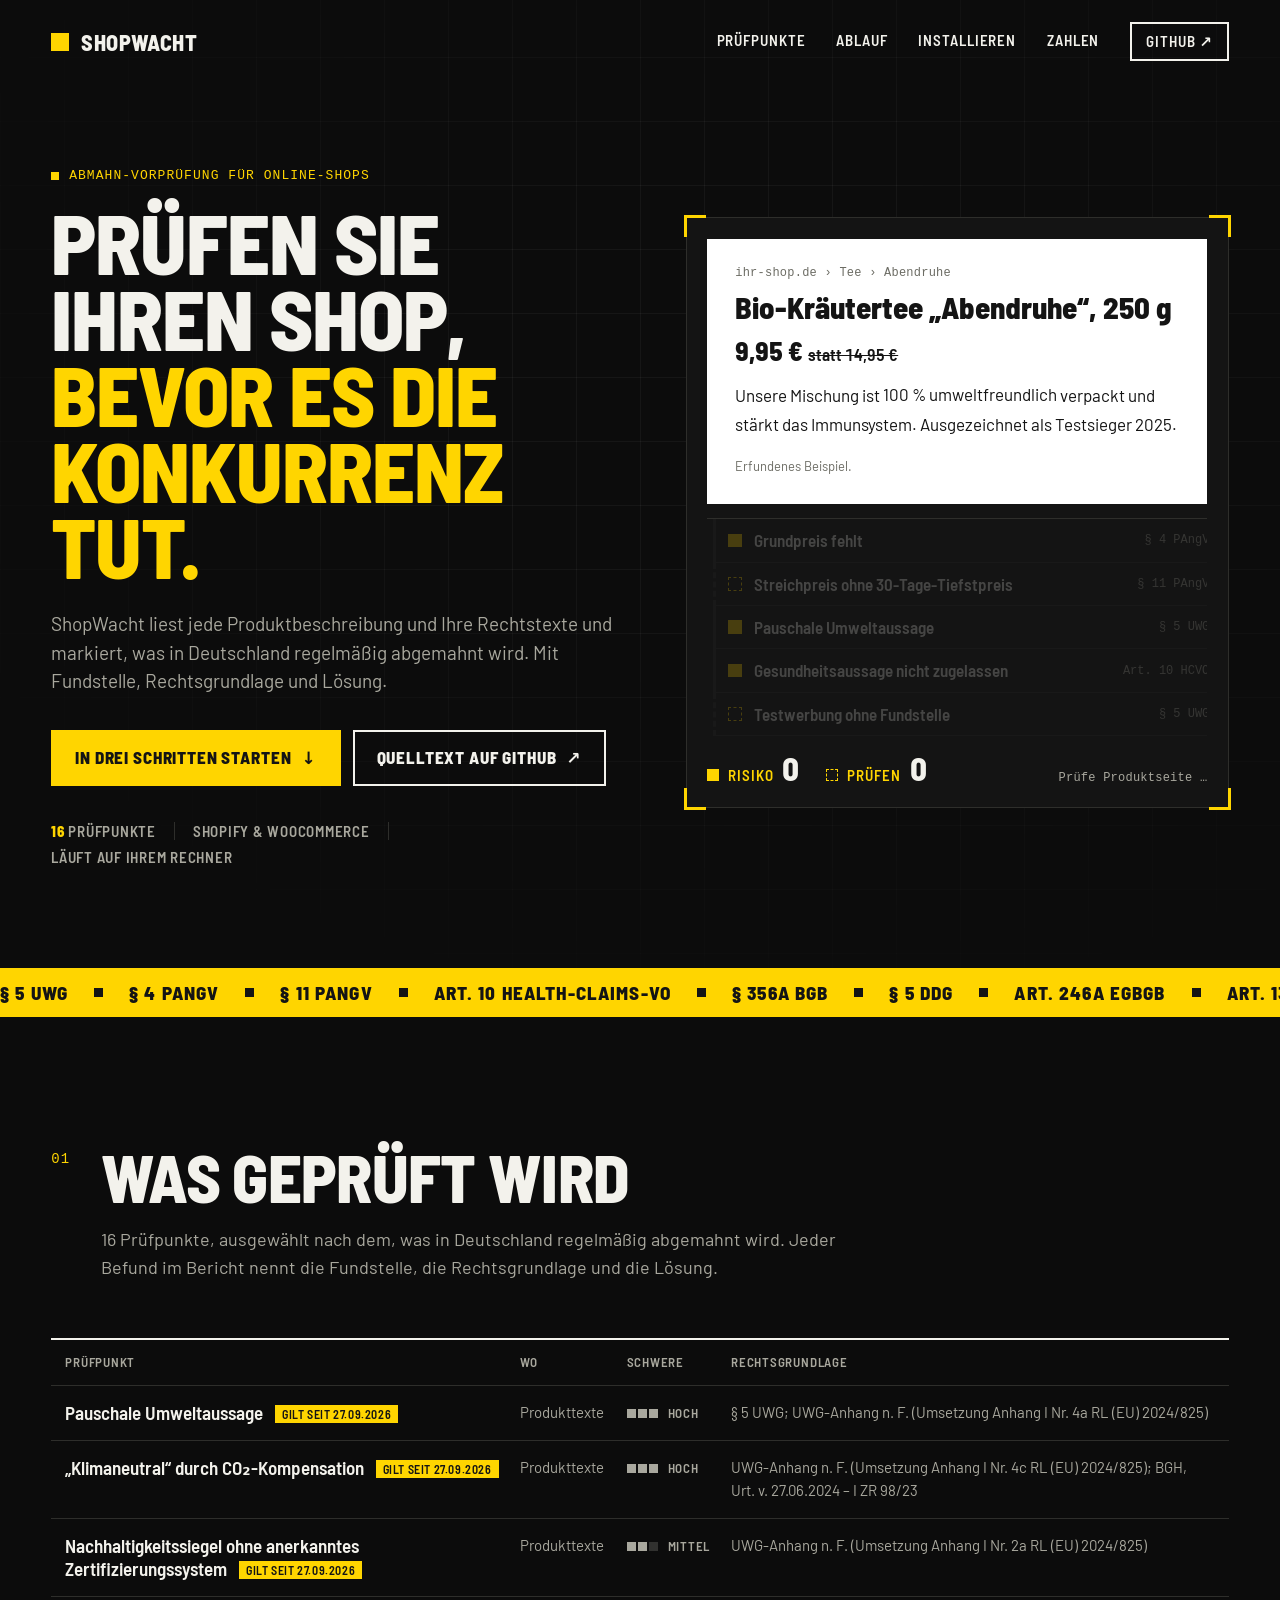
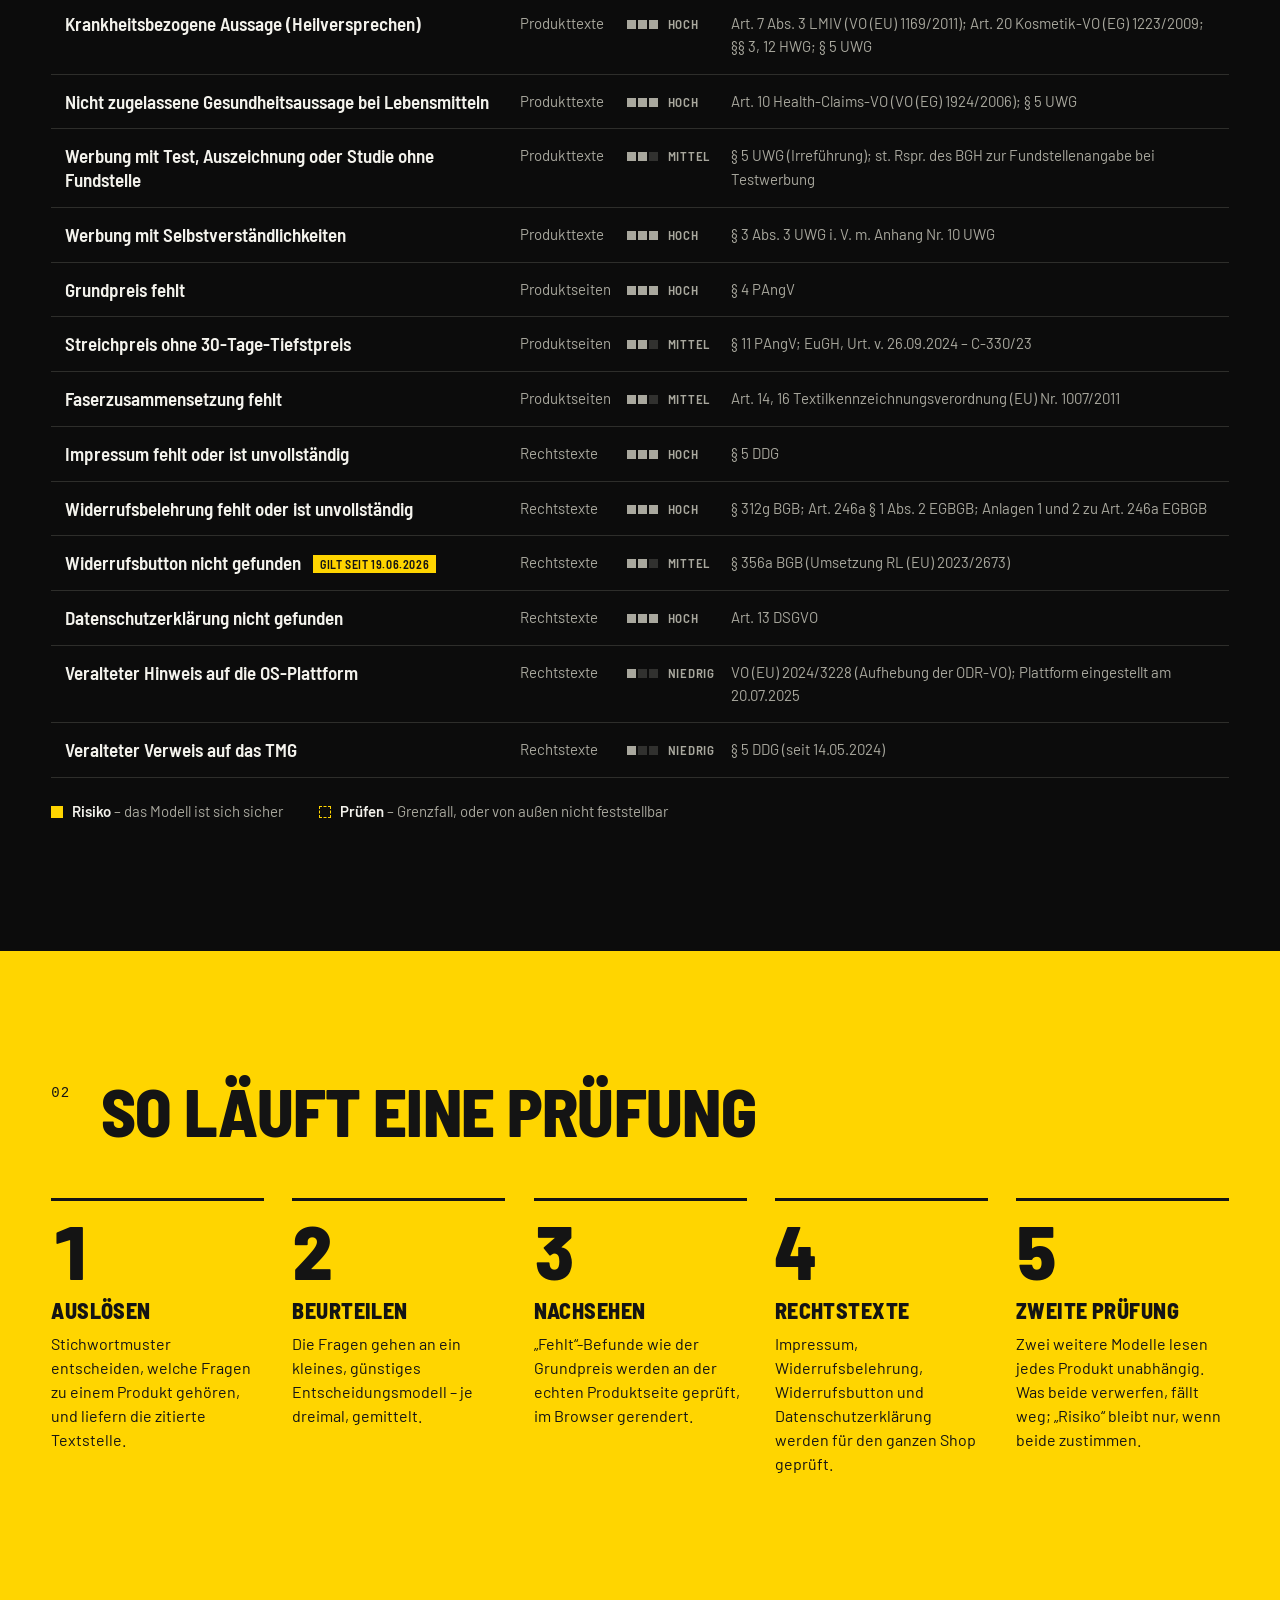
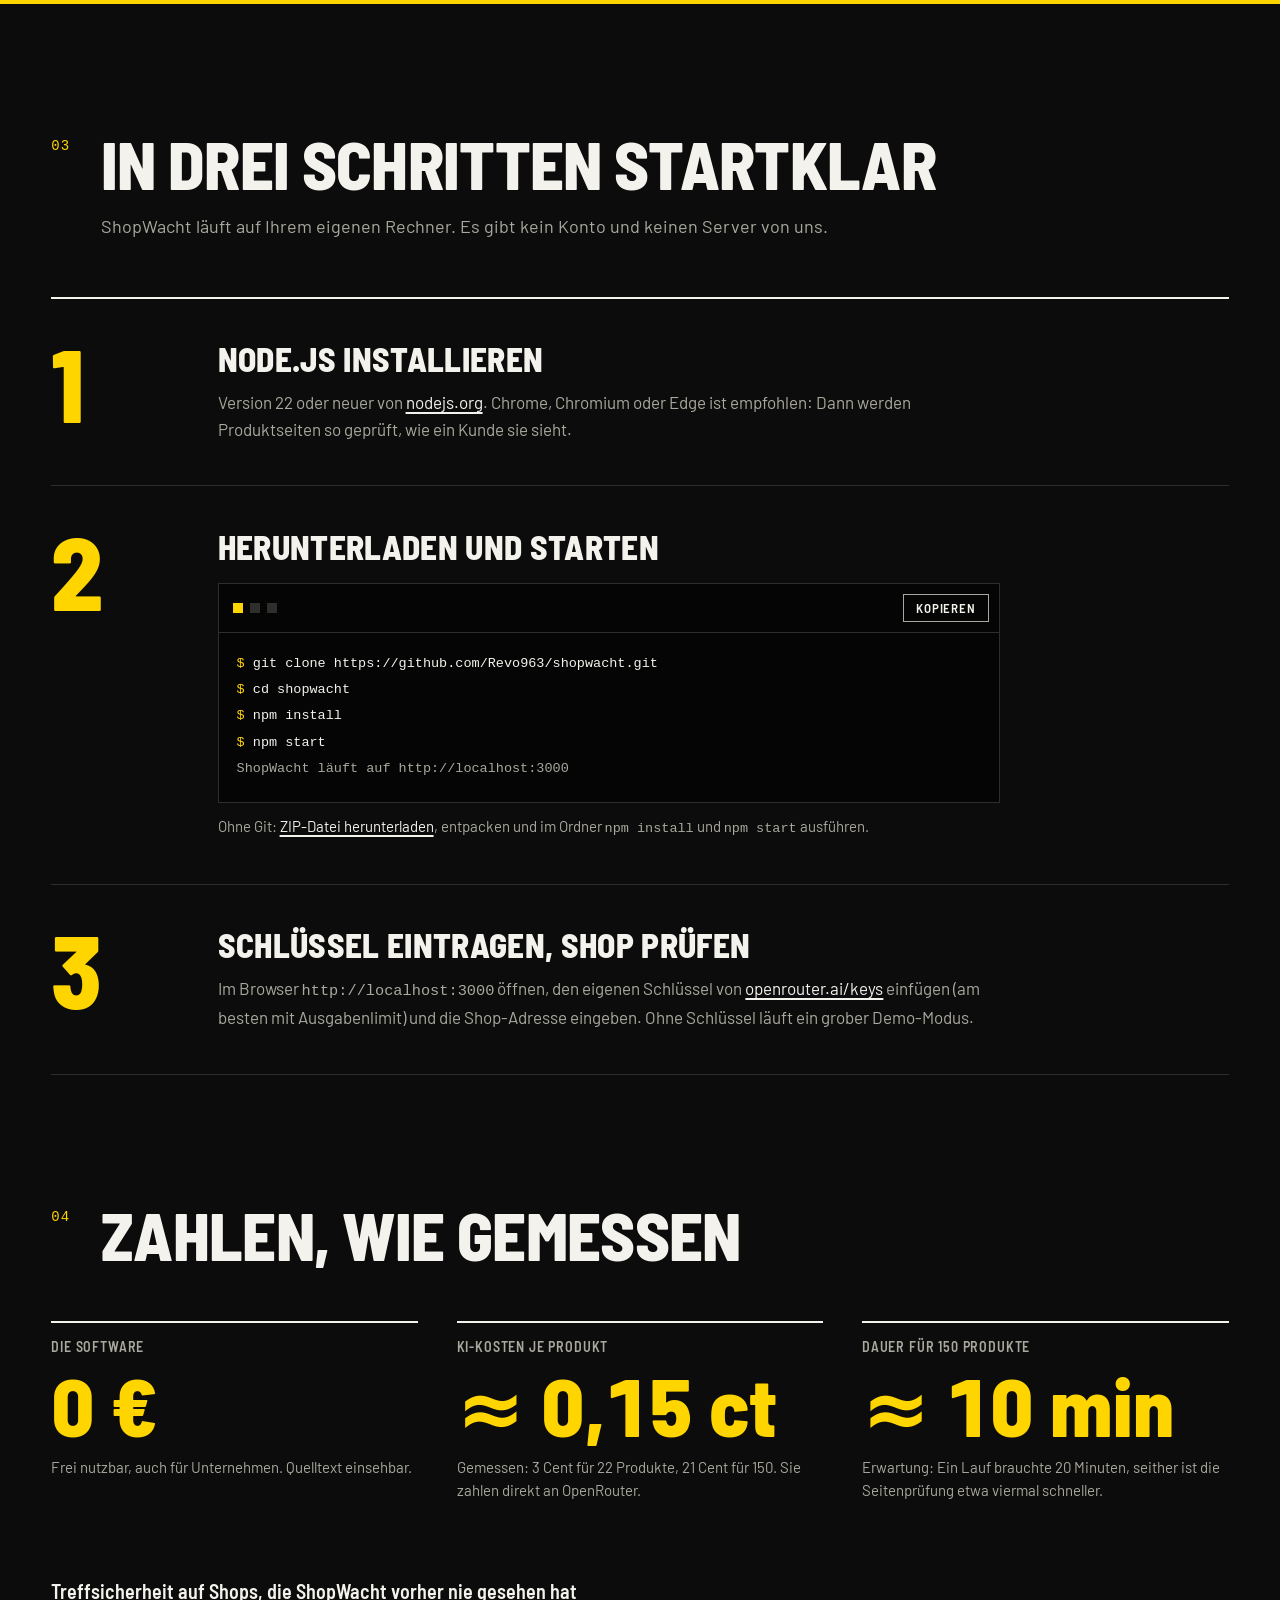
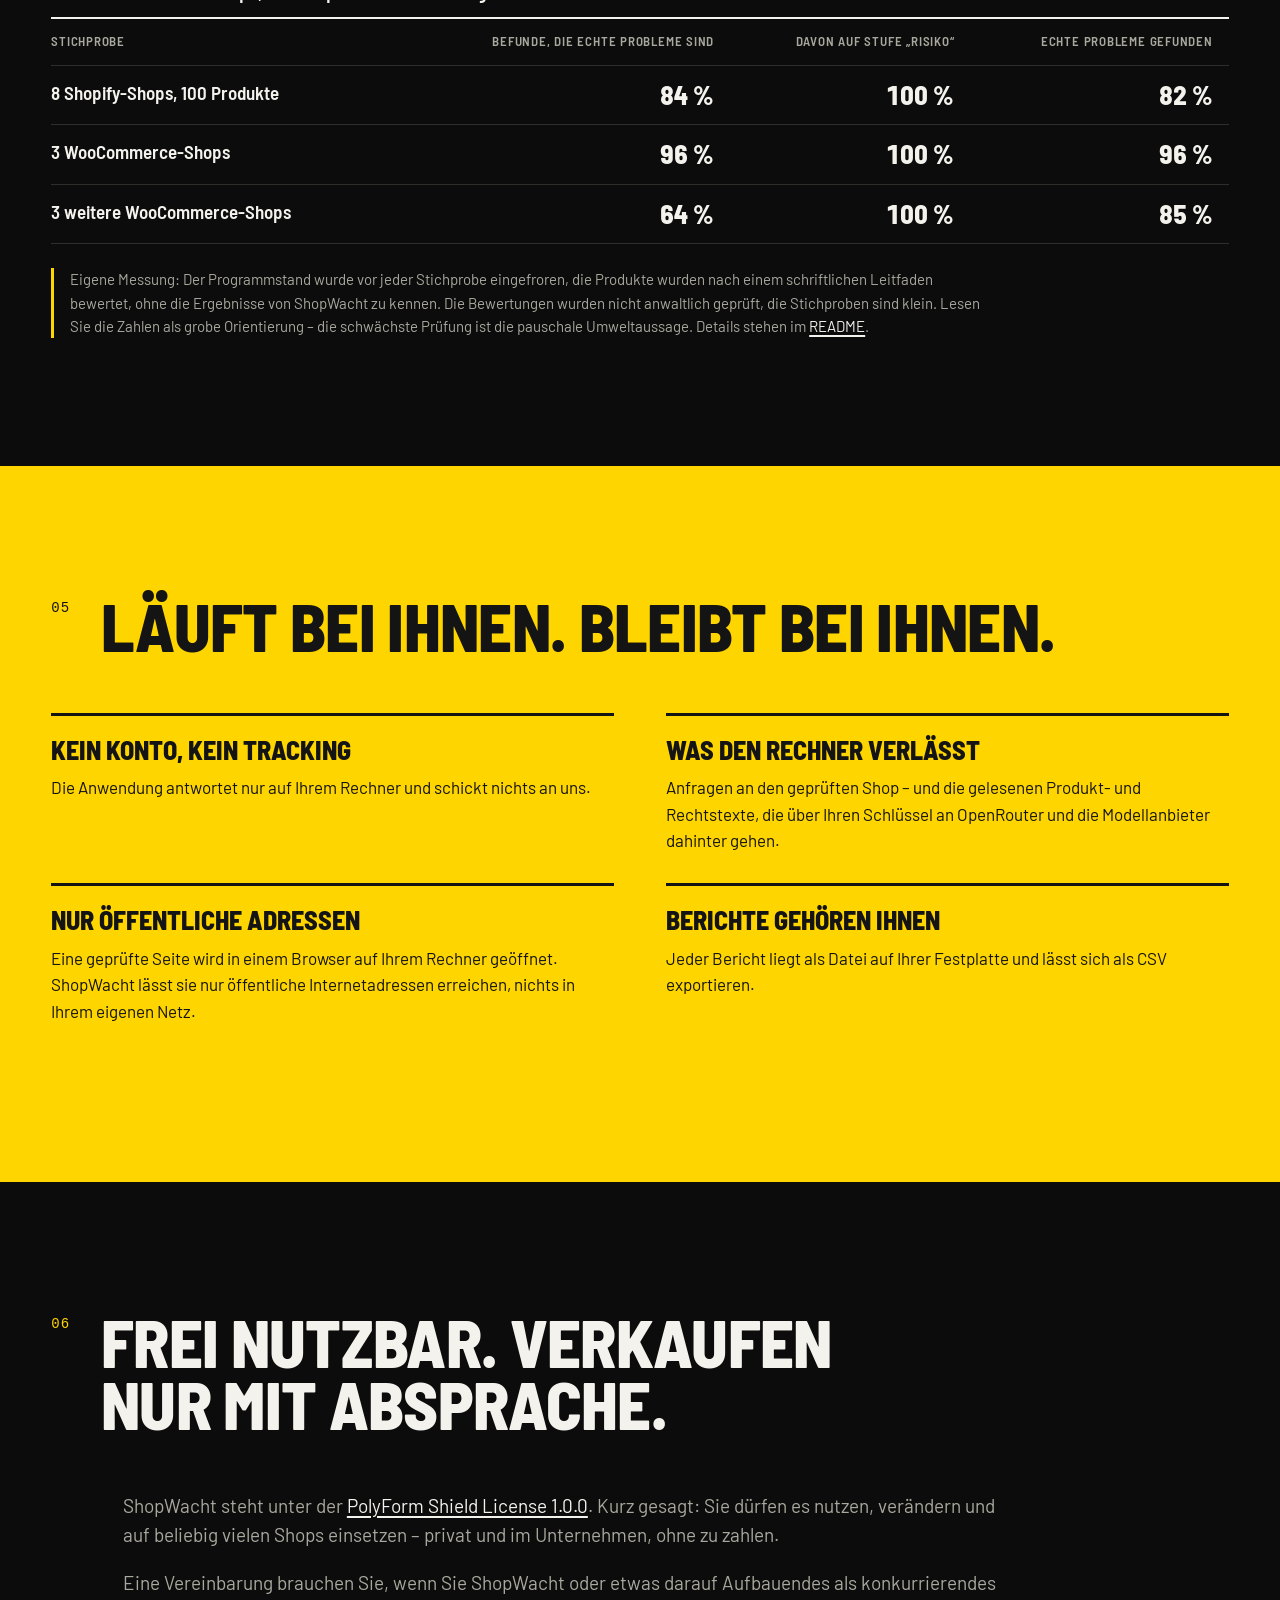
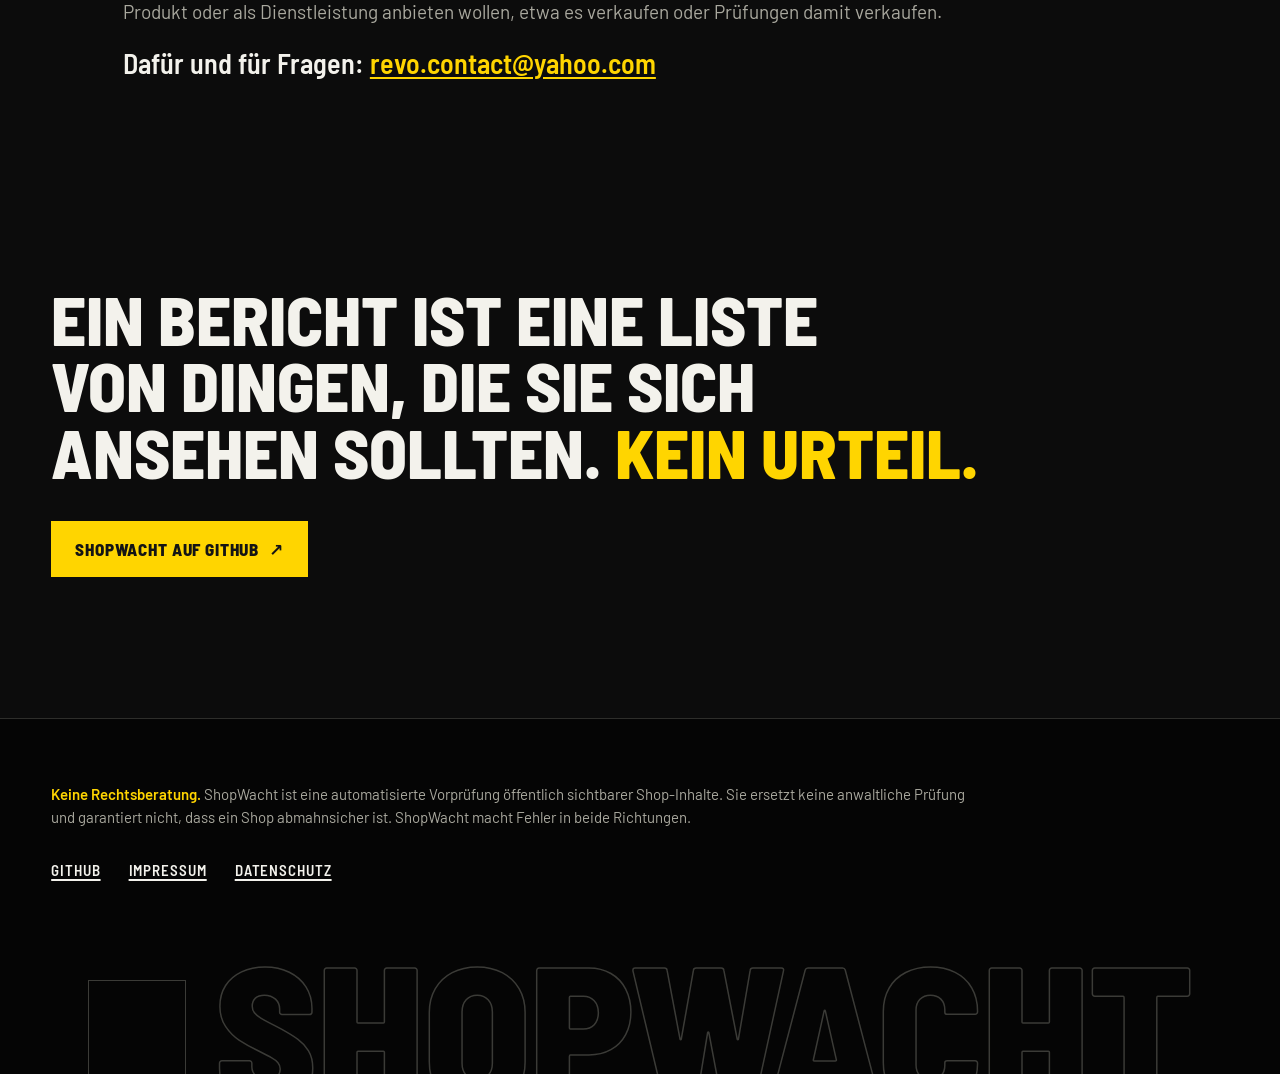
==== commit dc040eec: "Running time: wording" ====
--- a/index.html
+++ b/index.html
@@ -4,7 +4,34 @@
   <meta charset="utf-8">
   <meta name="viewport" content="width=device-width, initial-scale=1">
   <title>ShopWacht – Online-Shop auf Abmahnrisiken prüfen</title>
-  <meta name="description" content="ShopWacht prüft Produkttexte und Rechtstexte deutscher Online-Shops auf typische Abmahnrisiken. Läuft auf dem eigenen Rechner, mit eigenem OpenRouter-Schlüssel. Quelltext auf GitHub.">
+  <meta name="description" content="ShopWacht prüft Produkt- und Rechtstexte deutscher Online-Shops auf typische Abmahnrisiken – auf dem eigenen Rechner, mit eigenem OpenRouter-Schlüssel.">
+  <link rel="canonical" href="https://shopwacht.de/">
+  <meta property="og:type" content="website">
+  <meta property="og:site_name" content="ShopWacht">
+  <meta property="og:locale" content="de_DE">
+  <meta property="og:url" content="https://shopwacht.de/">
+  <meta property="og:title" content="ShopWacht – Online-Shop auf Abmahnrisiken prüfen">
+  <meta property="og:description" content="ShopWacht prüft Produkt- und Rechtstexte deutscher Online-Shops auf typische Abmahnrisiken – auf dem eigenen Rechner, mit eigenem OpenRouter-Schlüssel.">
+  <meta property="og:image" content="https://shopwacht.de/preview.png">
+  <meta property="og:image:width" content="1200">
+  <meta property="og:image:height" content="630">
+  <meta property="og:image:alt" content="ShopWacht markiert auf einer erfundenen Produktseite fünf typische Abmahnrisiken.">
+  <meta name="twitter:card" content="summary_large_image">
+  <script type="application/ld+json">
+  {
+    "@context": "https://schema.org",
+    "@type": "SoftwareApplication",
+    "name": "ShopWacht",
+    "url": "https://shopwacht.de/",
+    "description": "ShopWacht prüft Produkt- und Rechtstexte deutscher Online-Shops auf typische Abmahnrisiken – auf dem eigenen Rechner, mit eigenem OpenRouter-Schlüssel.",
+    "image": "https://shopwacht.de/preview.png",
+    "applicationCategory": "BusinessApplication",
+    "inLanguage": "de",
+    "downloadUrl": "https://github.com/Revo963/shopwacht",
+    "license": "https://github.com/Revo963/shopwacht/blob/main/LICENSE",
+    "offers": { "@type": "Offer", "price": "0", "priceCurrency": "EUR" }
+  }
+  </script>
   <meta name="theme-color" content="#0c0c0c">
   <link rel="icon" href="favicon.svg" type="image/svg+xml">
   <link rel="preload" href="fonts/barlow-semicondensed-800.woff2" as="font" type="font/woff2" crossorigin>
@@ -177,7 +204,7 @@
       <dl class="figures">
         <div class="figure reveal"><dt>Die Software</dt><dd class="figure__value">0 €</dd><dd class="figure__note">Frei nutzbar, auch für Unternehmen. Quelltext einsehbar.</dd></div>
         <div class="figure reveal"><dt>KI-Kosten je Produkt</dt><dd class="figure__value">≈ 0,15 ct</dd><dd class="figure__note">Gemessen: 3 Cent für 22 Produkte, 21 Cent für 150. Sie zahlen direkt an OpenRouter.</dd></div>
-        <div class="figure reveal"><dt>Dauer für 150 Produkte</dt><dd class="figure__value">≈ 10 min</dd><dd class="figure__note">Erwartung, noch nicht am Stück gemessen: Ein Lauf brauchte 20 Minuten, seither ist die Seitenprüfung etwa viermal schneller.</dd></div>
+        <div class="figure reveal"><dt>Dauer für 150 Produkte</dt><dd class="figure__value">≈ 10 min</dd><dd class="figure__note">Erwartung: Ein Lauf brauchte 20 Minuten, seither ist die Seitenprüfung etwa viermal schneller.</dd></div>
       </dl>
 
       <div class="table-wrap reveal">
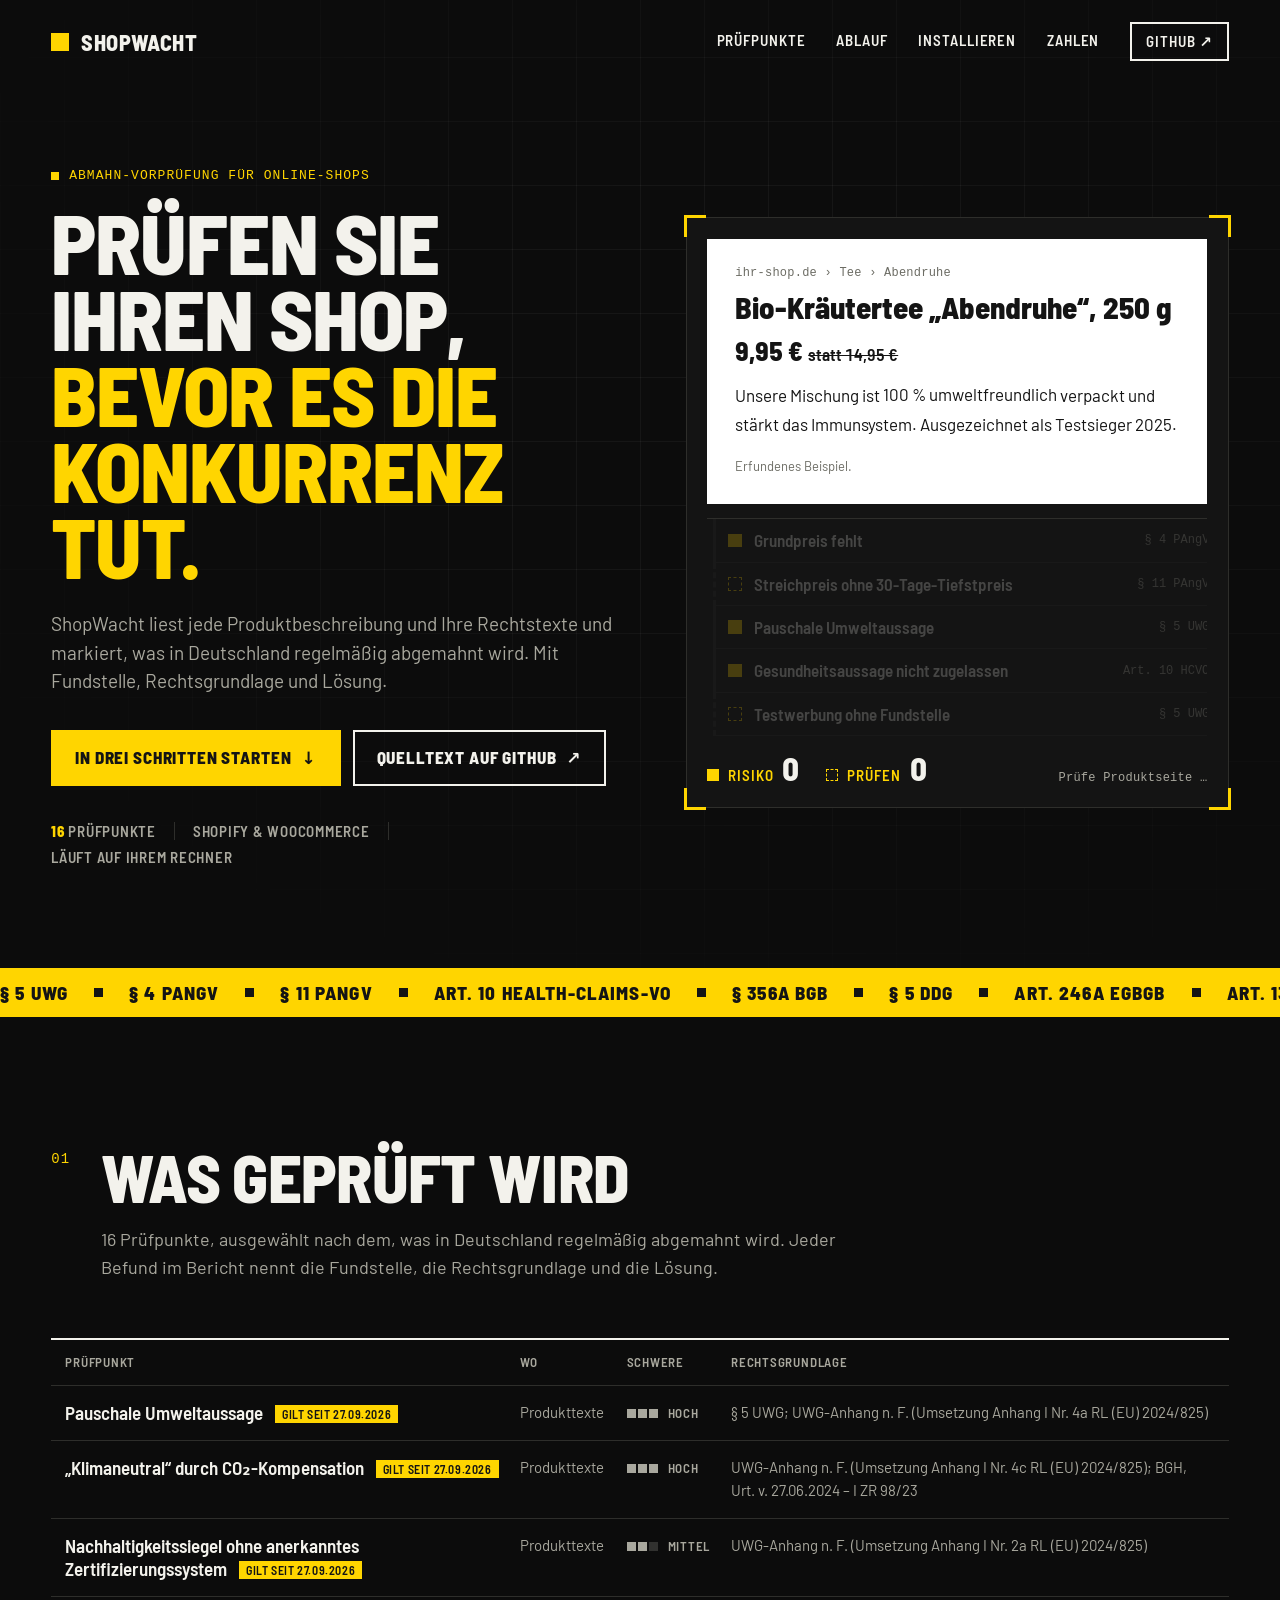
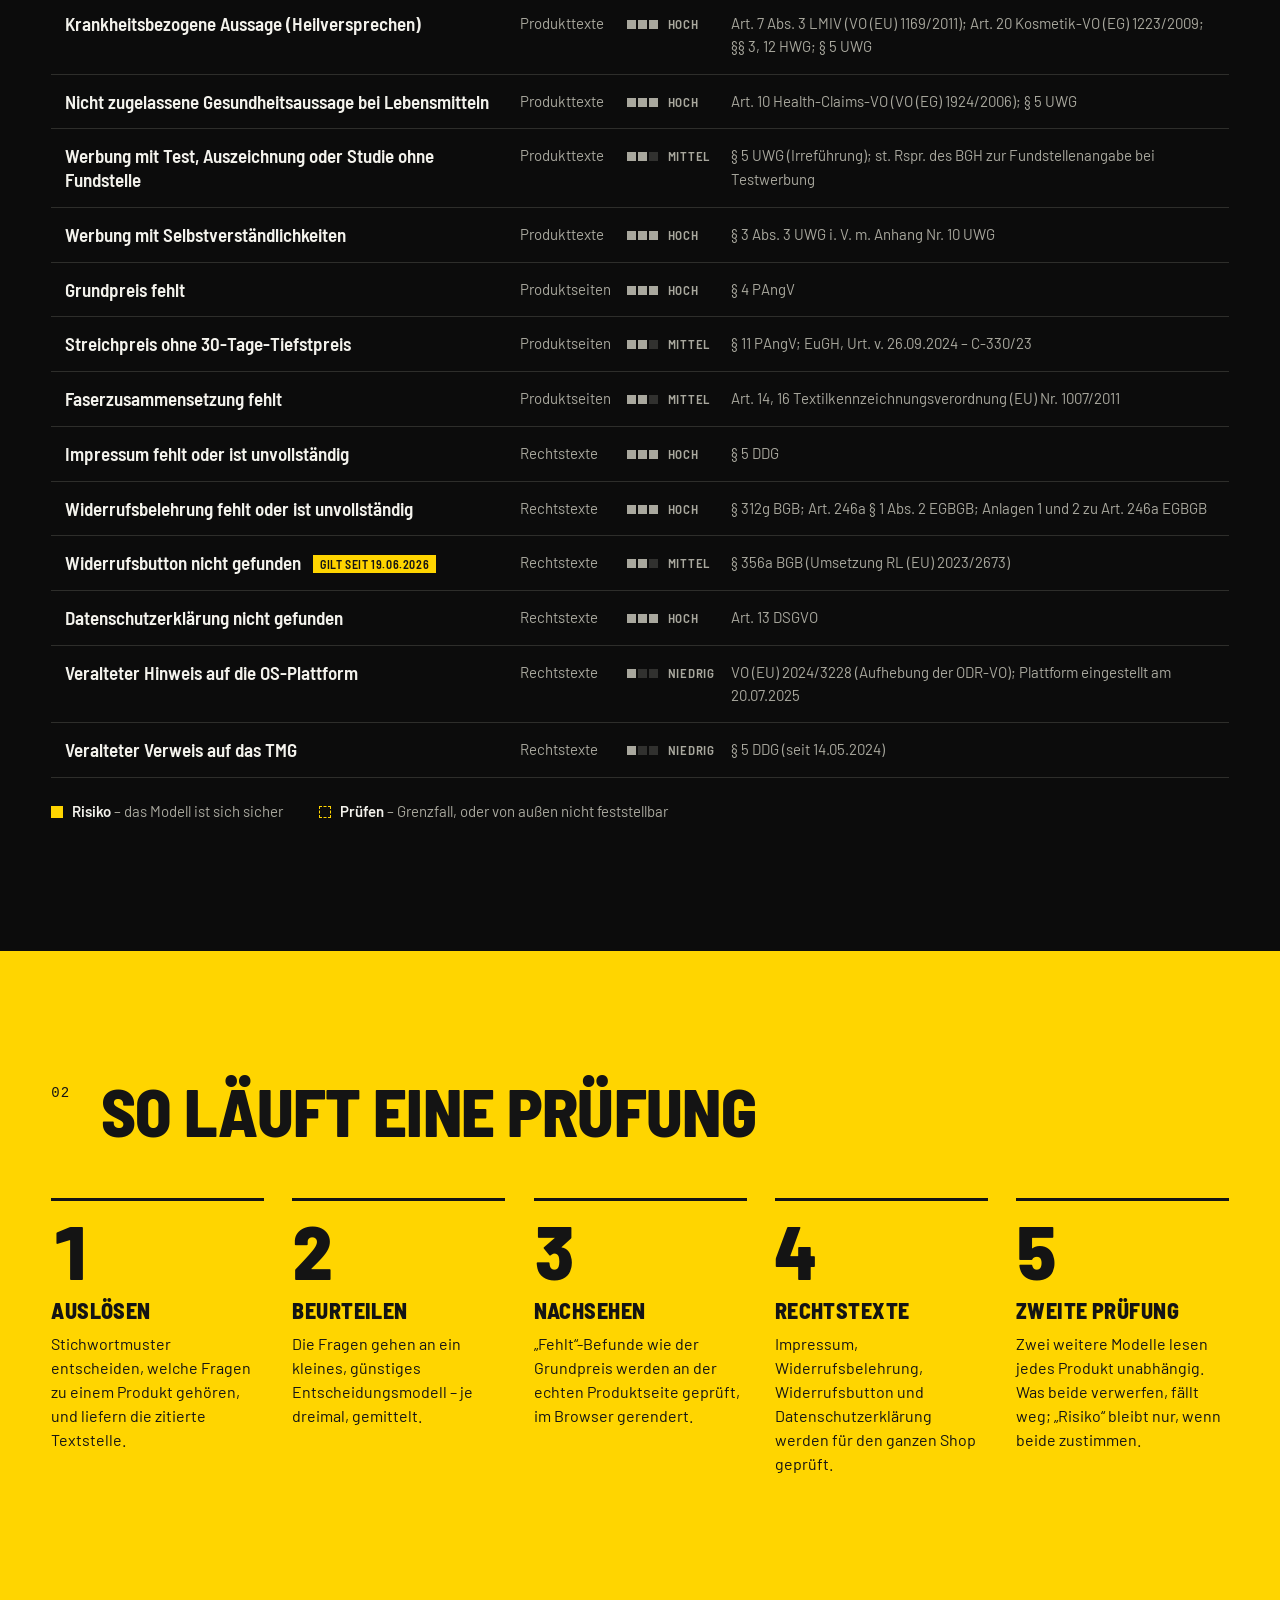
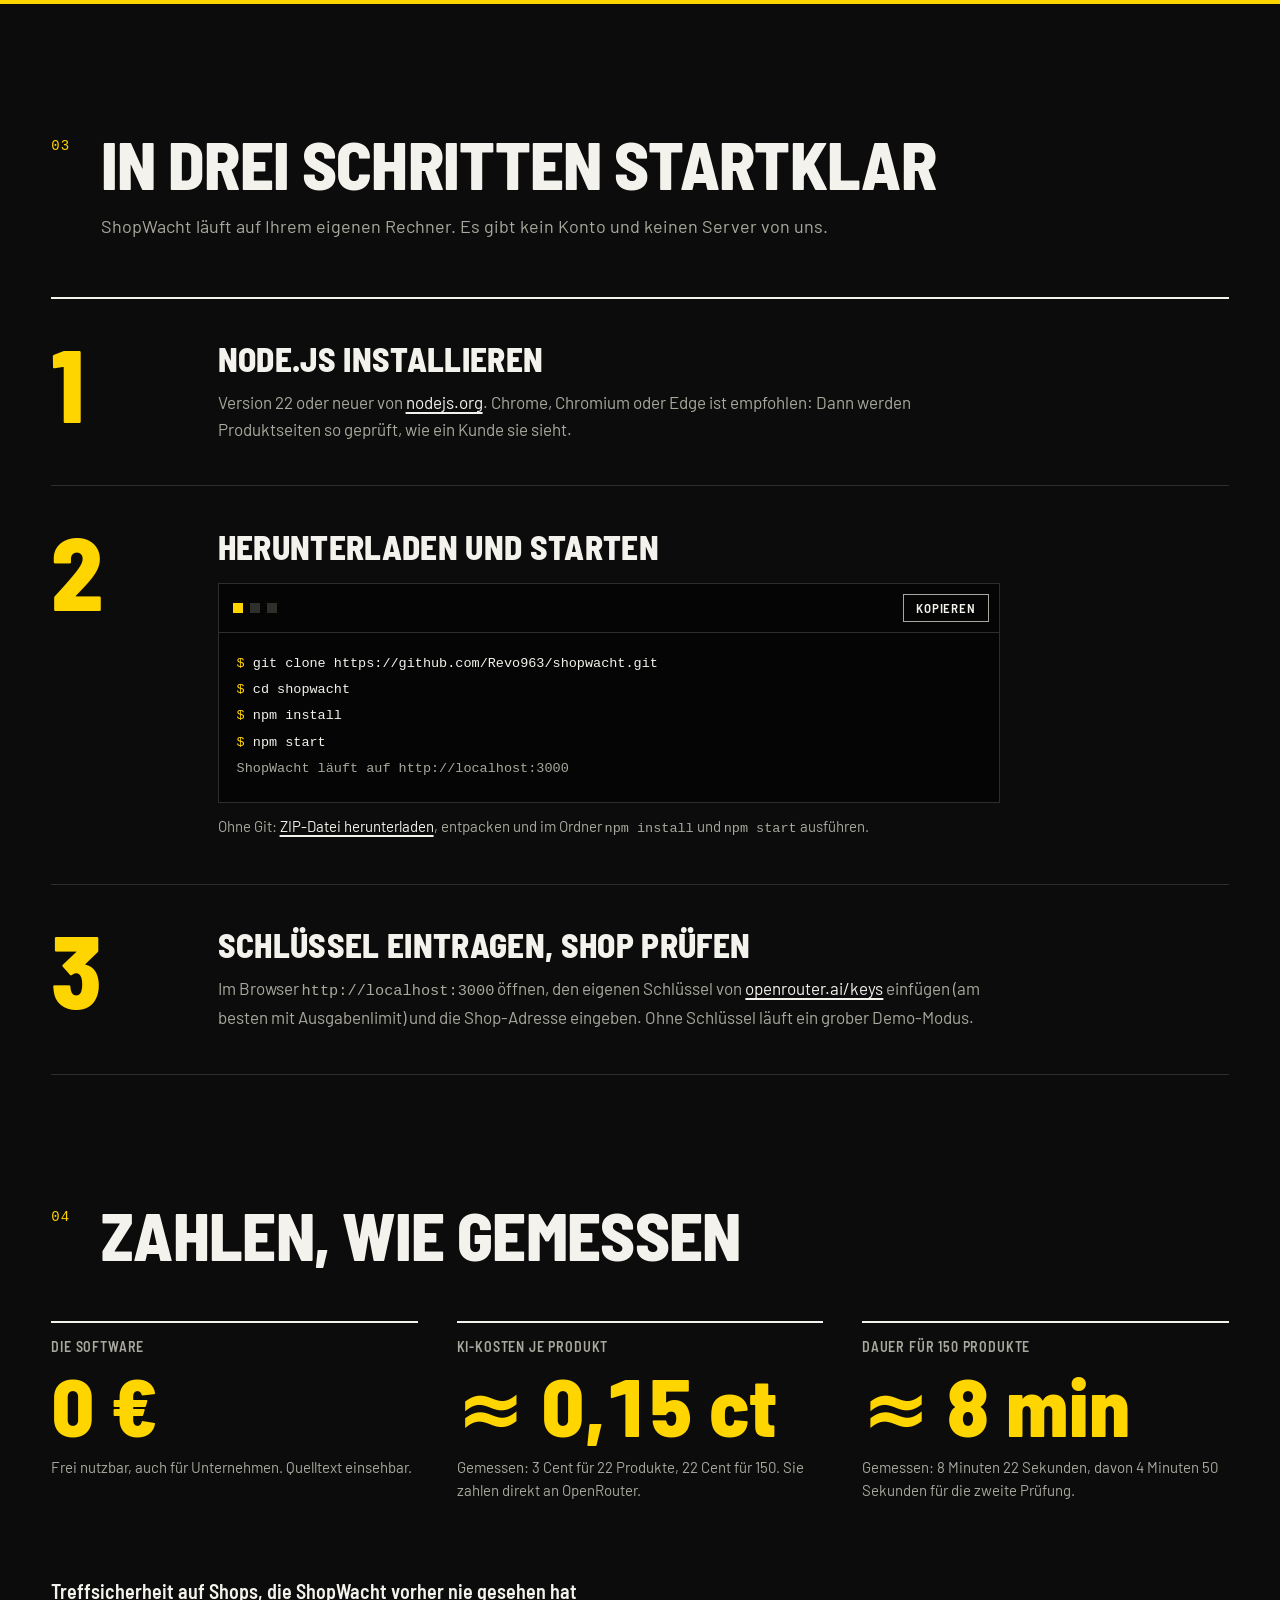
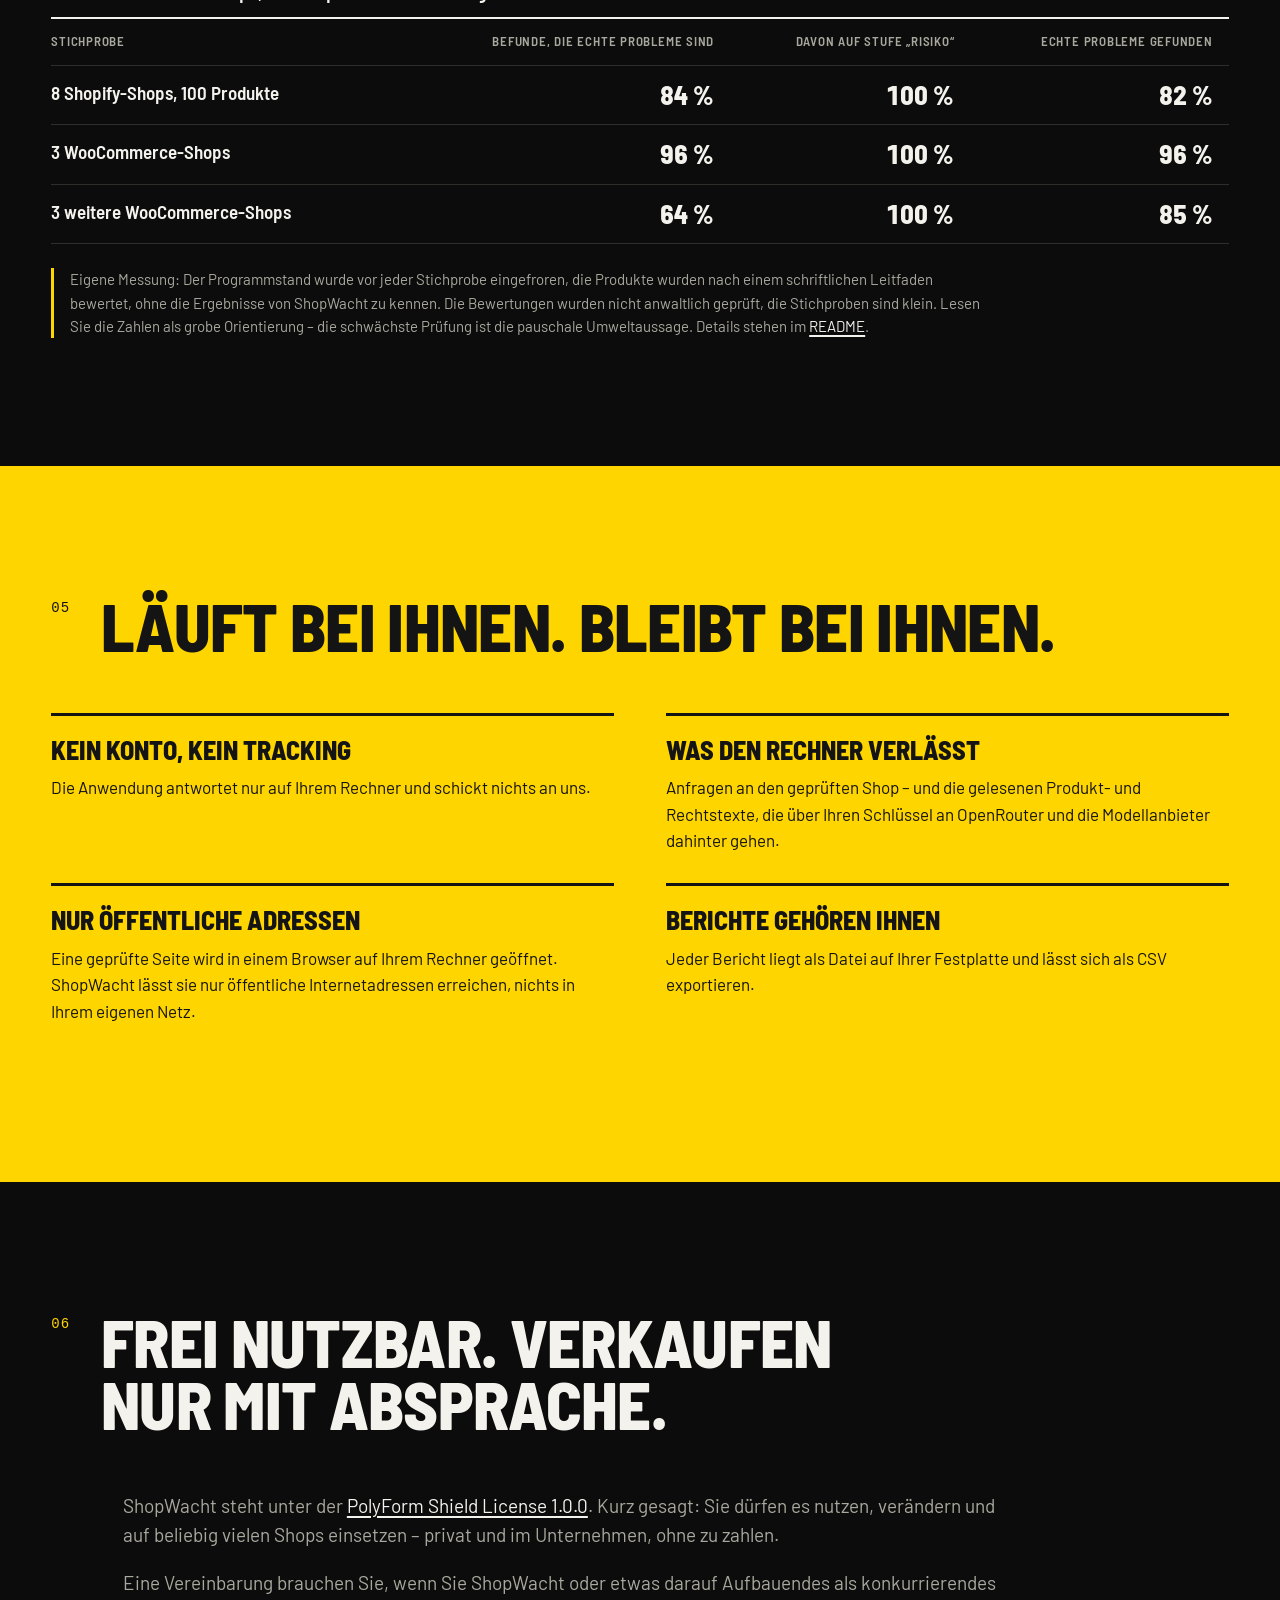
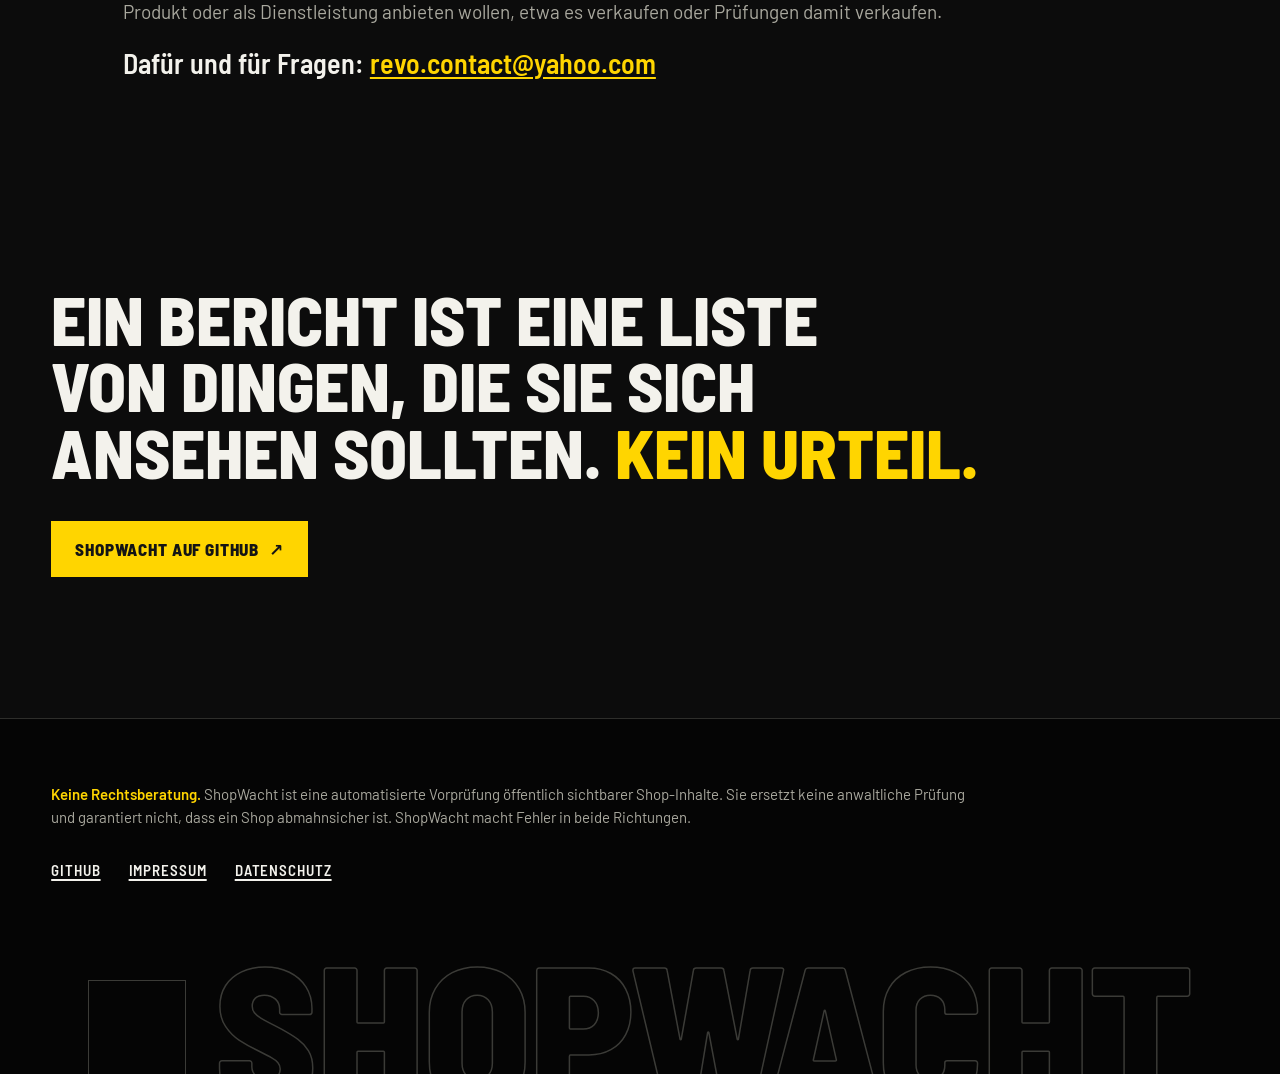
==== commit e0027b8c: "Measured time and cost" ====
--- a/index.html
+++ b/index.html
@@ -203,8 +203,8 @@
       </header>
       <dl class="figures">
         <div class="figure reveal"><dt>Die Software</dt><dd class="figure__value">0 €</dd><dd class="figure__note">Frei nutzbar, auch für Unternehmen. Quelltext einsehbar.</dd></div>
-        <div class="figure reveal"><dt>KI-Kosten je Produkt</dt><dd class="figure__value">≈ 0,15 ct</dd><dd class="figure__note">Gemessen: 3 Cent für 22 Produkte, 21 Cent für 150. Sie zahlen direkt an OpenRouter.</dd></div>
-        <div class="figure reveal"><dt>Dauer für 150 Produkte</dt><dd class="figure__value">≈ 10 min</dd><dd class="figure__note">Erwartung: Ein Lauf brauchte 20 Minuten, seither ist die Seitenprüfung etwa viermal schneller.</dd></div>
+        <div class="figure reveal"><dt>KI-Kosten je Produkt</dt><dd class="figure__value">≈ 0,15 ct</dd><dd class="figure__note">Gemessen: 3 Cent für 22 Produkte, 22 Cent für 150. Sie zahlen direkt an OpenRouter.</dd></div>
+        <div class="figure reveal"><dt>Dauer für 150 Produkte</dt><dd class="figure__value">≈ 8 min</dd><dd class="figure__note">Gemessen: 8 Minuten 22 Sekunden, davon 4 Minuten 50 Sekunden für die zweite Prüfung.</dd></div>
       </dl>
 
       <div class="table-wrap reveal">
